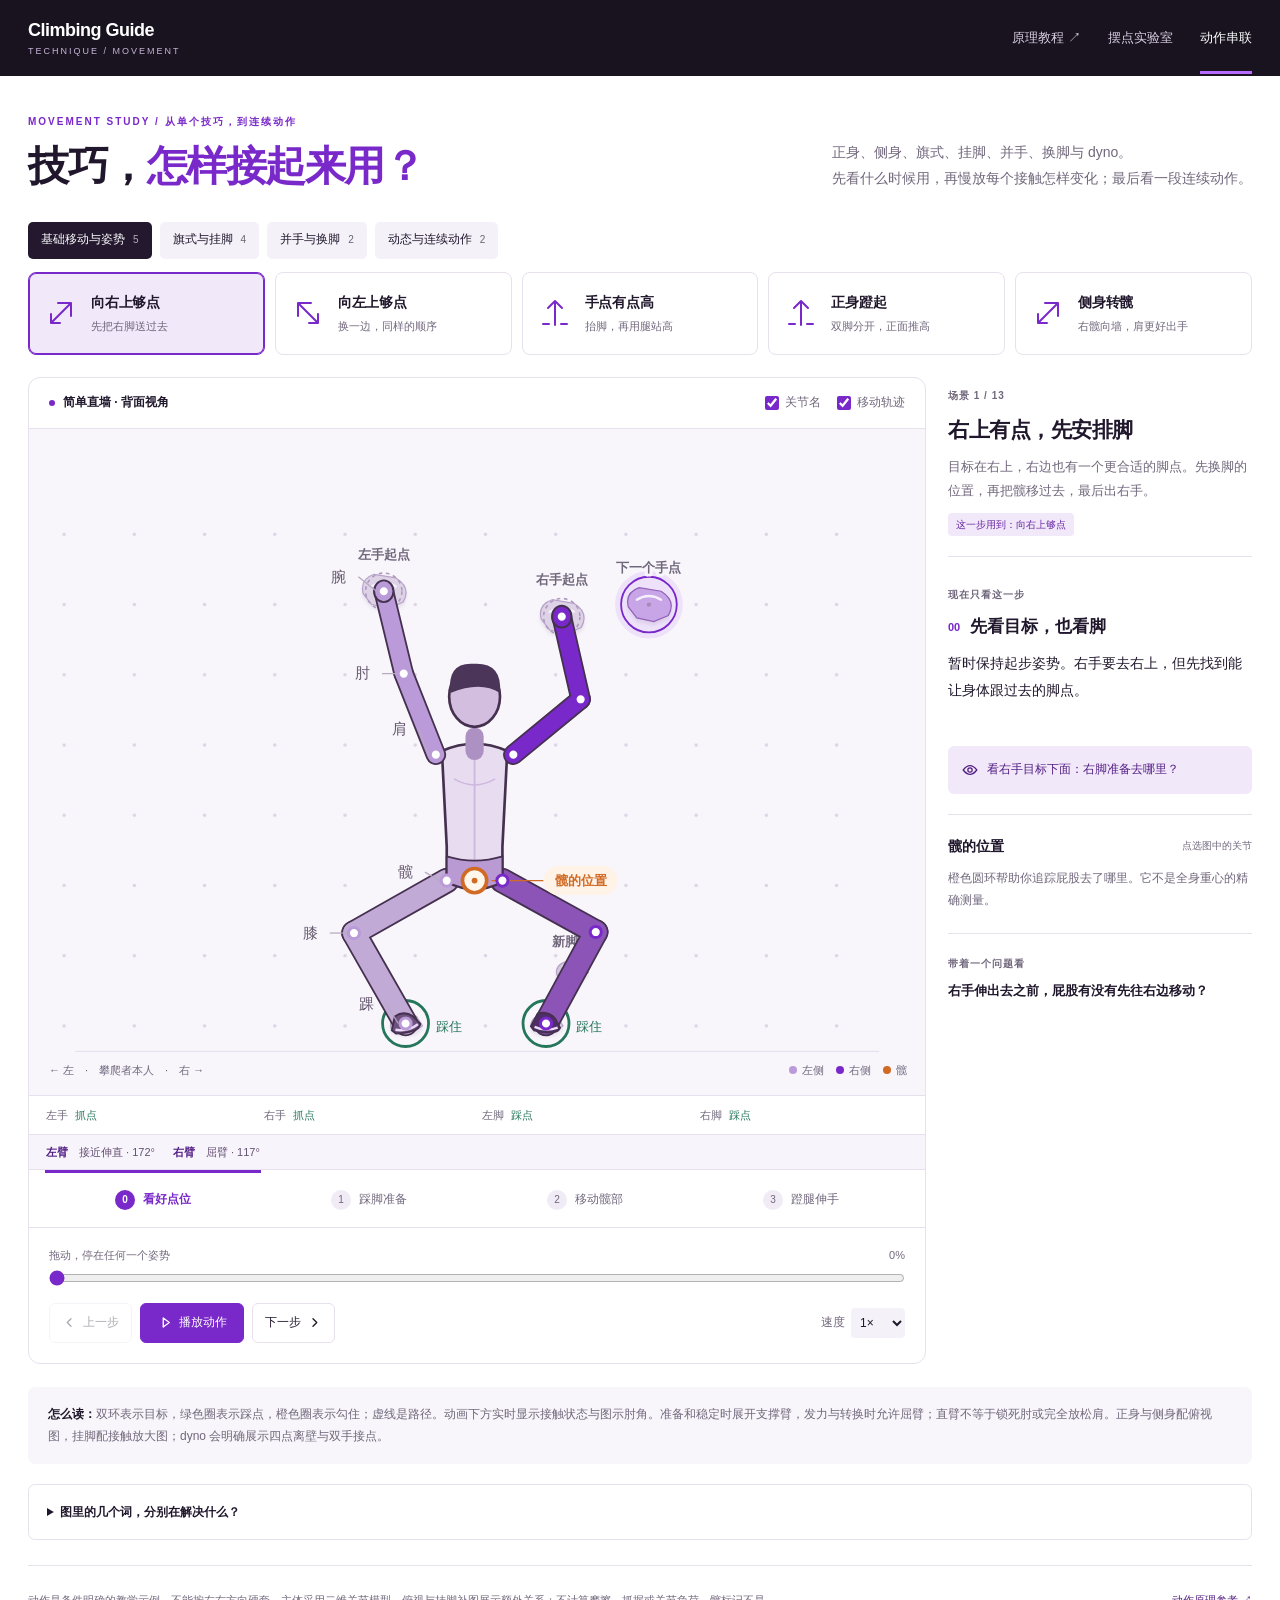
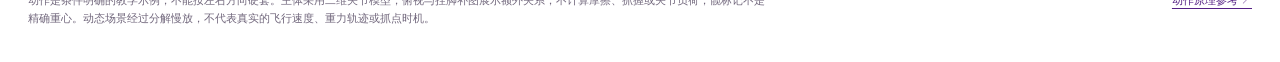
==== movement-lab.html @ d46c982e "Publish movement lab with 13 climbing sequences and straight-arm poses" ====
<!doctype html>
<html lang="zh-CN">
<head>
<meta charset="utf-8">
<meta name="viewport" content="width=device-width,initial-scale=1">
<meta name="theme-color" content="#7928ca">
<meta name="description" content="用十三个 SVG 关节动画场景，看懂正身、侧身、旗式、挂脚、并手、换脚和 dyno 怎样串联。可暂停、分步与慢放。">
<title>动作串联 · Climbing Guide</title>
<style>
:root{--ink:#20172c;--muted:#71677c;--purple:#7928ca;--deep:#542084;--pale:#f1e8fa;--line:#e7e0ed;--wall:#f8f6fb;--left:#ba9ad8;--right:#7928ca;--hip:#d16a24;--foot:#26765b;--paper:#fff}
*{box-sizing:border-box}body{margin:0;background:#fff;color:var(--ink);font-family:-apple-system,BlinkMacSystemFont,"PingFang SC","Microsoft YaHei",sans-serif;line-height:1.65}button,input,select{font:inherit}button,a,input,select{-webkit-tap-highlight-color:transparent}button{cursor:pointer}button:disabled{cursor:default;opacity:.36}a{color:var(--deep);text-underline-offset:4px}button:focus-visible,a:focus-visible,input:focus-visible,select:focus-visible{outline:3px solid #b77ae9;outline-offset:4px}button{color:inherit}button svg{pointer-events:none}::selection{background:#dec5f3}h1,h2,h3,p{margin:0}.topbar{height:76px;background:#18131f;color:#fff;display:flex;align-items:center;justify-content:space-between;padding:0 max(28px,calc((100vw - 1280px)/2));gap:20px}.brand{color:#fff;text-decoration:none;font-size:18px;font-weight:800;line-height:1.25;letter-spacing:-.5px}.brand small{display:block;font-size:9px;font-weight:500;letter-spacing:2px;color:#c8b6d9;margin-top:5px}.toplinks{display:flex;gap:27px;align-items:center;font-size:13px}.toplinks a{color:#d9cfe3;text-decoration:none}.toplinks a[aria-current]{color:#fff;position:relative}.toplinks a[aria-current]:after{content:"";position:absolute;height:3px;bottom:-25px;left:0;right:0;background:#b76aff}
main{max-width:1336px;margin:auto;padding:38px 28px 0}.intro{display:flex;align-items:flex-end;justify-content:space-between;gap:32px;margin-bottom:28px}.eyebrow{font-size:10px;color:var(--purple);font-weight:750;letter-spacing:2px;margin-bottom:8px}.intro h1{font-size:clamp(27px,3.2vw,42px);line-height:1.35;font-weight:800;letter-spacing:-1.5px}.intro h1 em{font-style:normal;color:var(--purple)}.intro p{color:var(--muted);font-size:14px;line-height:1.8;max-width:390px;margin-bottom:3px}.scene-picker{display:grid;grid-template-columns:repeat(5,minmax(0,1fr));gap:10px;margin-bottom:22px}.scene-button{display:flex;align-items:center;text-align:left;gap:13px;background:#fff;border:1px solid var(--line);padding:16px 15px;border-radius:8px;min-height:83px;transition:background .15s,border-color .15s}.scene-button:hover{background:#faf7fd;border-color:#b898d3}.scene-button[aria-pressed=true]{background:var(--pale);border-color:var(--purple);box-shadow:inset 0 0 0 1px var(--purple)}.scene-icon{width:34px;height:34px;flex:none;stroke:var(--purple);fill:none;stroke-width:2;stroke-linecap:round;stroke-linejoin:round}.scene-button strong{display:block;font-size:14px;letter-spacing:-.25px}.scene-button small{display:block;font-size:11px;color:var(--muted);margin-top:3px}.workspace{display:grid;grid-template-columns:minmax(0,1fr) 304px;gap:22px;align-items:start}.viewer{min-width:0;border:1px solid var(--line);border-radius:12px;overflow:hidden;background:#fff}.view-toolbar{display:flex;align-items:center;justify-content:space-between;padding:15px 20px;border-bottom:1px solid var(--line);gap:16px;font-size:12px;flex-wrap:wrap}.view-label{font-weight:650;display:flex;align-items:center;gap:8px}.view-label:before{content:"";width:6px;height:6px;border-radius:50%;background:var(--purple)}.toggles{display:flex;gap:16px;align-items:center;color:var(--muted)}.toggles label{display:flex;gap:6px;align-items:center;cursor:pointer}.toggles input{accent-color:var(--purple);width:14px;height:14px;margin:0}.stage{background:var(--wall);position:relative}.stage>svg{display:block;width:100%;height:auto;aspect-ratio:740/550;touch-action:pan-y}.stage svg text{font-family:-apple-system,BlinkMacSystemFont,"PingFang SC","Microsoft YaHei",sans-serif}.stage svg .joint{cursor:pointer;outline:none}.stage svg .joint:hover .joint-hit,.stage svg .joint:focus-visible .joint-hit{fill:#d2a8f4;fill-opacity:.35;stroke:#7928ca;stroke-width:2}.orientation{position:absolute;left:20px;bottom:15px;color:#746980;font-size:11px;pointer-events:none}.legend{position:absolute;right:18px;bottom:15px;display:flex;align-items:center;gap:12px;font-size:11px;color:#746980;pointer-events:none}.legend span{display:flex;align-items:center;gap:5px}.legend i{width:8px;height:8px;border-radius:50%;background:var(--left)}.legend .right-key{background:var(--right)}.legend .hip-key{background:var(--hip)}.phase-nav{display:grid;grid-template-columns:repeat(4,1fr);border-top:1px solid var(--line);padding:0 16px}.phase-button{border:0;border-top:3px solid transparent;background:#fff;position:relative;display:flex;align-items:center;justify-content:center;gap:8px;min-height:57px;font-size:13px;padding:8px 5px;color:var(--muted)}.phase-button[aria-current=step]{border-top-color:var(--purple);color:var(--purple);font-weight:700}.phase-button .phase-dot{font-size:10px;font-variant-numeric:tabular-nums;display:grid;place-items:center;width:20px;height:20px;border-radius:50%;background:#f0ebf5}.phase-button[aria-current=step] .phase-dot{color:#fff;background:var(--purple)}.playback{padding:18px 20px 20px;border-top:1px solid var(--line)}.scrub-head{display:flex;justify-content:space-between;font-size:11px;color:var(--muted);margin-bottom:3px}.scrub-head output{font-variant-numeric:tabular-nums}.scrub{display:block;width:100%;height:22px;margin:0 0 14px;accent-color:var(--purple);cursor:pointer}.control-row{display:flex;justify-content:space-between;align-items:center;gap:10px}.transport{display:flex;gap:8px}.control{border:1px solid var(--line);background:#fff;border-radius:6px;min-height:40px;display:flex;align-items:center;justify-content:center;gap:6px;padding:8px 12px;font-size:12px;white-space:nowrap}.control:hover{background:var(--pale)}.control.primary{background:var(--purple);color:#fff;border-color:var(--purple);min-width:104px}.control.primary:hover{background:var(--deep)}.control svg{width:15px;height:15px;fill:none;stroke:currentColor;stroke-width:1.8;stroke-linecap:round;stroke-linejoin:round}.speed{display:flex;gap:6px;align-items:center;color:var(--muted);font-size:12px}.speed select{border:0;background:#f5f1f9;border-radius:4px;padding:7px 5px;color:var(--ink);font-size:12px;cursor:pointer}.coach{min-width:0}.scene-brief{padding:4px 0 20px;border-bottom:1px solid var(--line)}.section-tag{font-size:10px;color:var(--muted);letter-spacing:1px;font-weight:650}.scene-brief h2{font-size:21px;line-height:1.45;margin:8px 0 9px;letter-spacing:-.5px}.scene-brief p{font-size:13px;color:var(--muted);line-height:1.85}.focus-panel{padding:23px 0 20px;border-bottom:1px solid var(--line)}.step-title{display:flex;align-items:center;gap:8px;font-size:17px;line-height:1.5;margin:8px 0 10px}.step-number{font-size:11px;font-variant-numeric:tabular-nums;font-weight:600;color:var(--purple);padding-right:2px}.step-copy{font-size:14px;line-height:1.9;min-height:80px}.watch-cue{margin-top:16px;display:flex;gap:9px;align-items:flex-start;background:var(--pale);padding:13px 14px;border-radius:6px;color:var(--deep);font-size:12px;line-height:1.8}.watch-cue svg{flex:none;margin-top:3px;width:16px;height:16px;stroke:currentColor;fill:none;stroke-width:1.6}.body-detail{padding:20px 0;border-bottom:1px solid var(--line)}.joint-heading{display:flex;justify-content:space-between;align-items:center;margin-bottom:9px}.joint-heading strong{font-size:14px;font-weight:650}.joint-heading span{color:var(--muted);font-size:10px}.joint-copy{font-size:12px;color:var(--muted);line-height:1.85;min-height:46px}.one-question{padding:20px 0 0;font-size:13px;line-height:1.9}.one-question .section-tag{display:block;margin-bottom:6px}.one-question b{font-weight:650}.reading-note{margin-top:23px;padding:17px 20px;background:#f8f6fa;border-radius:7px;color:var(--muted);font-size:12px;line-height:1.8}.reading-note strong{font-weight:650;color:var(--ink)}.bottom{display:flex;justify-content:space-between;align-items:flex-start;gap:24px;padding:25px 0 34px;margin-top:25px;border-top:1px solid var(--line);font-size:11px;color:var(--muted)}.bottom p{max-width:740px}.bottom a{white-space:nowrap}.noscript{padding:28px;background:#f1e8fa;margin-bottom:24px}.svg-desc{font-size:12px;fill:#71677c}.hold-text{font-size:11px;font-weight:600;fill:#71677c;paint-order:stroke;stroke:#f8f6fb;stroke-width:5;stroke-linejoin:round}.joint-label{font-size:12px;fill:#665970;paint-order:stroke;stroke:#f8f6fb;stroke-width:5;stroke-linejoin:round}.joint-label-line{stroke:#b6a9c1;stroke-width:1;fill:none}.joint-detail-tag{fill:#fff;stroke:#e1d4eb;stroke-width:1}.cue-text{font-size:12px;font-weight:650;fill:#542084}.support-text{font-size:11px;fill:#26765b}.motion-path{fill:none;stroke:#7928ca;stroke-width:2;stroke-dasharray:4 5;opacity:.55}
@media(min-width:1450px){main{padding-top:44px}.intro{margin-bottom:32px}}
@media(max-width:1100px){.workspace{grid-template-columns:minmax(0,1fr) 260px;gap:18px}.scene-button{padding:13px 10px;gap:8px}.scene-icon{width:27px}.scene-button strong{font-size:12px}.scene-button small{font-size:10px}.step-copy{font-size:13px}.legend{gap:7px;right:12px}.orientation{left:12px}.view-toolbar{padding:13px 15px}.toggles{gap:10px}}
@media(max-width:820px){.topbar{height:66px;padding:0 20px}.toplinks{gap:18px;font-size:12px}.toplinks a[aria-current]:after{bottom:-21px}.brand{font-size:16px}.brand small{font-size:8px;letter-spacing:1.3px}main{padding:28px 18px 0}.intro{display:block;margin-bottom:23px}.intro h1{font-size:32px}.intro p{margin-top:13px;max-width:none;font-size:13px}.scene-picker{display:flex;overflow-x:auto;gap:8px;padding:2px 1px 9px;margin-bottom:12px;scroll-snap-type:x proximity}.scene-button{min-width:174px;flex:none;scroll-snap-align:start;padding:12px 13px;min-height:70px}.scene-button strong{font-size:13px}.scene-button small{font-size:10px}.workspace{grid-template-columns:minmax(0,1fr)}.coach{display:grid;grid-template-columns:1fr 1fr;gap:0 25px}.scene-brief{grid-column:1/-1;padding:4px 0 17px}.scene-brief h2{font-size:20px;margin:4px 0 6px}.focus-panel{padding-top:17px}.step-copy{min-height:70px}.body-detail{padding-top:17px}.one-question{grid-column:1/-1;padding-top:16px}.reading-note{margin-top:18px}.bottom{margin-top:22px}.orientation,.legend{font-size:10px}.legend{gap:9px}.stage>svg{max-height:560px}.scene-brief p{max-width:630px}}
@media(max-width:480px){main{padding:23px 13px 0}.topbar{padding:0 15px}.toplinks{gap:16px}.toplinks a:first-child{display:none}.intro h1{font-size:28px;letter-spacing:-1px}.eyebrow{font-size:9px}.intro p{font-size:12px}.scene-picker{margin-right:-13px}.scene-button{min-width:165px}.view-toolbar{padding:12px;gap:10px;font-size:11px}.toggles{gap:10px;font-size:10px}.toggles input{width:12px;height:12px}.stage>svg{aspect-ratio:740/600}.legend{bottom:10px;right:10px;gap:6px;font-size:9px}.orientation{font-size:9px;left:10px;bottom:10px}.legend i{width:6px;height:6px}.phase-nav{padding:0 7px}.phase-button{font-size:11px;gap:5px;min-height:51px}.phase-button .phase-dot{width:17px;height:17px;font-size:9px}.playback{padding:13px 12px 15px}.control{padding:8px;min-height:40px;font-size:11px;gap:3px}.control.primary{min-width:88px}.transport{gap:6px}.speed{font-size:10px;gap:2px}.speed select{font-size:10px;padding:7px 2px}.coach{grid-template-columns:1fr}.focus-panel{padding-top:17px}.step-copy{min-height:0}.body-detail{padding-top:16px}.joint-copy{min-height:0}.one-question{padding-top:16px}.bottom{display:block;line-height:1.9}.bottom a{display:inline-block;margin-top:10px}.reading-note{padding:14px;font-size:11px}.scene-brief p{font-size:12px}.stage svg .joint-label{font-size:15px}.stage svg .hold-text,.stage svg .cue-text{font-size:14px}}
@media(prefers-reduced-motion:reduce){*{scroll-behavior:auto!important;transition:none!important}}
.category-picker{display:flex;gap:8px;flex-wrap:wrap;margin-bottom:13px}.category-button{border:0;background:#f5f1f9;padding:8px 13px;border-radius:5px;font-size:12px;display:flex;align-items:center;gap:8px;min-height:37px}.category-button small{font-size:10px;opacity:.65}.category-button[aria-pressed=true]{background:#24182f;color:#fff}.scene-button[hidden]{display:none}.scene-picker{grid-template-columns:repeat(5,minmax(0,1fr))}.phase-nav{display:flex;overflow-x:auto;position:relative}.phase-button{flex:1 0 100px;font-size:12px;white-space:nowrap}.contact-status{display:grid;grid-template-columns:repeat(4,minmax(0,1fr));border-top:1px solid var(--line);background:#fff;padding:10px 17px;gap:10px}.contact-chip{display:flex;gap:7px;align-items:center;font-size:11px;white-space:nowrap}.contact-chip b{font-weight:550;color:#71677c}.contact-chip span{color:#26765b}.contact-chip[data-state=free] span{color:#8b7d95}.contact-chip[data-state=heel] span,.contact-chip[data-state=toe] span{color:#a2531b}.tech-label{display:inline-block;font-size:10px;line-height:1.5;border-radius:4px;background:#f1e8fa;color:#6825a2;padding:4px 8px;margin-top:10px}.view-label{max-width:65%}.intro p{max-width:480px}.reading-note a{font-size:inherit}.tech-explainer{margin:20px 0 0;padding:16px 18px;border:1px solid var(--line);border-radius:7px;font-size:12px;line-height:1.85}.tech-explainer summary{cursor:pointer;font-size:12px;font-weight:650}.tech-explainer p{margin-top:10px;color:var(--muted)}
.inset-mobile{display:none}
.arm-status{display:flex;gap:18px;flex-wrap:wrap;padding:8px 17px;background:#f8f4fc;color:#655172;font-size:11px;border-top:1px solid var(--line)}.arm-status strong{color:#542084;font-weight:650}.arm-status span{white-space:nowrap}
@media(max-width:820px){.scene-picker{display:flex}.category-picker{gap:6px}.category-button{padding:7px 10px;font-size:11px}.view-label{max-width:none}.contact-status{padding:9px 13px}.contact-chip{font-size:10px;gap:5px}.phase-button{flex-basis:104px}}
@media(max-width:480px){.category-picker{gap:5px}.category-button{font-size:10px;padding:7px 8px;gap:5px;min-height:34px}.contact-status{padding:10px 10px;gap:5px;grid-template-columns:repeat(2,minmax(0,1fr))}.contact-chip{font-size:10px}.phase-button{font-size:11px}.view-toolbar{align-items:flex-start}.view-label{width:100%}.stage>svg{aspect-ratio:370/550;max-height:none}.intro p{font-size:12px}#inset{display:none}.inset-mobile:not([hidden]){display:flex;justify-content:center;padding:12px;background:#f8f6fb;border-top:1px solid var(--line)}}
</style>
</head>
<body>
<header class="topbar"><a class="brand" href="index.html">Climbing Guide<small>TECHNIQUE / MOVEMENT</small></a><nav class="toplinks" aria-label="页面导航"><a href="index.html">原理教程 ↗</a><a href="route-lab.html">摆点实验室</a><a href="movement-lab.html" aria-current="page">动作串联</a></nav></header>
<main>
<section class="intro"><div><div class="eyebrow">MOVEMENT STUDY / 从单个技巧，到连续动作</div><h1>技巧，<em>怎样接起来用？</em></h1></div><p>正身、侧身、旗式、挂脚、并手、换脚与 dyno。<br>先看什么时候用，再慢放每个接触怎样变化；最后看一段连续动作。</p></section>
<noscript><p class="noscript">请启用 JavaScript 以播放关节动画。本页不需要联网。</p></noscript>
<div id="categories" class="category-picker" role="group" aria-label="选择场景类别"></div>
<div id="scenes" class="scene-picker" role="group" aria-label="选择动作场景"></div>
<div class="workspace">
<section class="viewer" aria-label="攀岩动作动画">
<div class="view-toolbar"><span class="view-label" id="view-label">简单直墙 · 背面视角</span><div class="toggles"><label><input id="show-labels" type="checkbox" checked>关节名</label><label><input id="show-trail" type="checkbox" checked>移动轨迹</label></div></div>
<div class="stage" id="stage-wrap"><svg id="wall" viewBox="0 0 740 550" role="group" aria-labelledby="svg-title svg-desc"><title id="svg-title">踩脚、移髋、伸手的关节动画</title><desc id="svg-desc">背面看攀爬者，画面左边对应攀爬者左边。浅紫色为左侧肢体，深紫色为右侧；橙色圆环提示髋的位置。十二个关节可以点选。</desc><defs><pattern id="bolts" width="58" height="58" patternUnits="userSpaceOnUse"><circle cx="29" cy="29" r="1.4" fill="#dbd3e4"/></pattern><filter id="hold-shadow" x="-50%" y="-50%" width="200%" height="200%"><feDropShadow dx="0" dy="3" stdDeviation="1.5" flood-color="#8a709d" flood-opacity=".15"/></filter><marker id="arrow-purple" viewBox="0 0 10 10" refX="7" refY="5" markerWidth="5" markerHeight="5" orient="auto-start-reverse"><path d="M1 1 L8 5 L1 9" fill="none" stroke="#7928ca" stroke-width="1.6"/></marker><marker id="arrow-orange" viewBox="0 0 10 10" refX="7" refY="5" markerWidth="5" markerHeight="5" orient="auto-start-reverse"><path d="M1 1 L8 5 L1 9" fill="none" stroke="#d16a24" stroke-width="1.6"/></marker></defs><rect width="740" height="550" fill="#f8f6fb"/><rect x="25" y="32" width="690" height="490" rx="8" fill="url(#bolts)"/><path d="M38 514 H702" stroke="#e7e0ed" stroke-width="1"/><g id="holds"></g><g id="trails"></g><g id="contact-rings"></g><g id="person"></g><g id="annotations"></g><g id="joint-nodes"></g><g id="joint-labels"></g></svg><div class="orientation">← 左　·　攀爬者本人　·　右 →</div><div class="legend"><span><i></i>左侧</span><span><i class="right-key"></i>右侧</span><span><i class="hip-key"></i>髋</span></div></div>
<div id="inset-mobile" class="inset-mobile" hidden aria-label="补充视角"></div>
<div id="contact-status" class="contact-status" aria-label="当前手脚的接触状态"></div>
<div id="arm-status" class="arm-status" aria-label="当前手臂姿态"></div>
<div id="phases" class="phase-nav" role="group" aria-label="跳转动作阶段"></div>
<div class="playback"><label class="scrub-head" for="progress"><span>拖动，停在任何一个姿势</span><output id="progress-label" for="progress">0%</output></label><input class="scrub" id="progress" type="range" min="0" max="3000" step="1" value="0" aria-label="动作进度"><div class="control-row"><div class="transport"><button type="button" id="prev" class="control" aria-label="上一步"><svg viewBox="0 0 20 20"><path d="M12 5 L7 10 L12 15"/></svg>上一步</button><button type="button" id="play" class="control primary"><svg viewBox="0 0 20 20"><path d="M7 4 L15 10 L7 16 Z"/></svg><span>播放动作</span></button><button type="button" id="next" class="control" aria-label="下一步">下一步<svg viewBox="0 0 20 20"><path d="M8 5 L13 10 L8 15"/></svg></button></div><label class="speed" for="speed">速度<select id="speed"><option value="0.5">0.5×</option><option value="1" selected>1×</option><option value="1.5">1.5×</option></select></label></div></div>
</section>
<aside class="coach" aria-label="动作说明">
<div class="scene-brief"><span class="section-tag" id="scene-count"></span><h2 id="scene-title"></h2><p id="scene-description"></p><span class="tech-label" id="tech-label"></span></div>
<div class="focus-panel"><span class="section-tag">现在只看这一步</span><h3 class="step-title"><span id="step-number" class="step-number">00</span><span id="step-title"></span></h3><p id="step-copy" class="step-copy"></p><div class="watch-cue"><svg viewBox="0 0 20 20" aria-hidden="true"><path d="M1.5 10 Q10 -1 18.5 10 Q10 21 1.5 10Z"/><circle cx="10" cy="10" r="2.7"/></svg><span id="step-cue"></span></div></div>
<div class="body-detail"><div class="joint-heading"><strong id="joint-title">髋的位置</strong><span>点选图中的关节</span></div><p id="joint-copy" class="joint-copy">橙色圆环帮助你追踪屁股去了哪里。它不是全身重心的精确测量。</p></div>
<p class="one-question"><span class="section-tag">带着一个问题看</span><b id="scene-question"></b></p>
</aside>
</div>
<p class="reading-note"><strong>怎么读：</strong>双环表示目标，绿色圈表示踩点，橙色圈表示勾住；虚线是路径。动画下方实时显示接触状态与图示肘角。准备和稳定时展开支撑臂，发力与转换时允许屈臂；直臂不等于锁死肘或完全放松肩。正身与侧身配俯视图，挂脚配接触放大图；dyno 会明确展示四点离壁与双手接点。</p>
<details class="tech-explainer"><summary>图里的几个词，分别在解决什么？</summary><p><b>正身：</b>胸与髋大致正对墙，两腿可以参与推起。<b>侧身：</b>一侧髋转向墙，改变肩与目标的位置。<b>旗式：</b>自由腿调整身体分布，帮助处理失衡；它不一定要踩点。<b>脚跟勾 / 脚尖勾：</b>用脚跟或脚背前端与岩点形成拉的连接，和普通脚尖踩点不同。<b>并手：</b>两手先后占据同一大手点，重新安排下一只出手。<b>换脚：</b>一只脚接替另一只脚的位置。<b>Dyno：</b>借助蹬起和身体动量完成远距转移，本页展示四点离壁的一种。</p><p>动作说明参考：<a href="https://www.rei.com/learn/expert-advice/climbing-techniques.html" target="_blank" rel="noopener">REI 动作基础</a> · <a href="https://www.climbing.com/skills/how-to-heel-hook/" target="_blank" rel="noopener">脚跟勾教学</a> · <a href="https://www.climbing.com/skills/rock-climbing-technique-foot-toe-hooks-tips/" target="_blank" rel="noopener">脚尖勾教学</a>。动画为原创简化示意。</p></details>
<footer class="bottom"><p>动作是条件明确的教学示例，不能按左右方向硬套。主体采用二维关节模型，俯视与挂脚补图展示额外关系；不计算摩擦、抓握或关节负荷，髋标记不是精确重心。动态场景经过分解慢放，不代表真实的飞行速度、重力轨迹或抓点时机。</p><a href="https://www.rei.com/learn/expert-advice/climbing-techniques.html" target="_blank" rel="noopener">动作原理参考 ↗</a></footer>
</main>
<script>
(() => {
'use strict';
const $=id=>document.getElementById(id), svgNS='http://www.w3.org/2000/svg';
const C={left:'#ba9ad8',right:'#7928ca',outline:'#45314f',hip:'#d16a24',foot:'#26765b'};
const PHASES=['看好点位','踩脚准备','移动髋部','蹬腿伸手'];
const point=(x,y)=>[x,y], frame=(hip,lh,rh,lf,rf,free=[],meta={})=>({hip,lh,rh,lf,rf,free,...meta});
const A=point(293,134), B=point(440,155), L=point(311,491), R=point(427,491), R2=point(448,447), T=point(512,145);
const base=()=>frame([368,351],A,B,L,R);
const sceneRight={id:'right',name:'向右上够点',short:'先把右脚送过去',icon:'right',title:'右上有点，先安排脚',description:'目标在右上，右边也有一个更合适的脚点。先换脚的位置，再把髋移过去，最后出右手。',question:'右手伸出去之前，屁股有没有先往右边移动？',holds:[{p:A,t:'hand',label:'左手起点'},{p:B,t:'hand',label:'右手起点'},{p:L,t:'foot'},{p:R,t:'foot'},{p:R2,t:'foot',label:'新脚点'},{p:T,t:'target',label:'下一个手点'}],frames:[base(),frame([368,351],A,B,L,R2),frame([406,350],A,B,L,R2),frame([408,337],A,T,L,R2)],steps:[['先看目标，也看脚','暂时保持起步姿势。右手要去右上，但先找到能让身体跟过去的脚点。','看右手目标下面：右脚准备去哪里？'],['右脚先换到右侧','手先留在原点，右脚离开低脚点，落到右上方的新脚点。','只有右脚在换点，其他三个接触保留。'],['屁股先向右移','右脚放好以后，把髋往右移，让腿有更好的位置参与下一步。','看橙色圆环先移动，右手仍留在原点。'],['右腿推，右手再接点','右腿参与推起身体，右手才离开起点，去接右上的手点。','脚点保持固定，手沿弧线换点。']]};
function mirrorScene(s){
 const mp=p=>[740-p[0],p[1]];
 return {...s,id:'left',name:'向左上够点',short:'换一边，同样的顺序',icon:'left',title:'换到左边，顺序不变',description:'这组点位与第一个场景左右对称。先放好左脚，再把髋移向左边，最后出左手。',question:'把右换成左之后，你还能认出同一套动作顺序吗？',holds:s.holds.map(h=>({...h,p:mp(h.p),label:h.label?.replace(/左/g,'@').replace(/右/g,'左').replace(/@/g,'右')})),frames:s.frames.map(f=>frame(mp(f.hip),mp(f.rh),mp(f.lh),mp(f.rf),mp(f.lf),f.free.map(k=>({lh:'rh',rh:'lh',lf:'rf',rf:'lf'}[k])))),steps:s.steps.map(st=>st.map(t=>t.replace(/左/g,'@').replace(/右/g,'左').replace(/@/g,'右')))};
}
const scenes=[sceneRight,mirrorScene(sceneRight),
{id:'high',name:'手点有点高',short:'抬脚，再用腿站高',icon:'high',title:'先站高一点，再够上去',description:'目标主要在上方。先找到较高的脚点，再把身体移到能推起的位置；站起时，另一只脚可以离开低脚点。',question:'手还没抓到目标时，身体是怎样先升高的？',holds:[{p:[293,155],t:'hand',label:'左手起点'},{p:[445,165],t:'hand',label:'右手起点'},{p:[305,495],t:'foot'},{p:[430,495],t:'foot'},{p:[424,423],t:'foot',label:'较高脚点'},{p:[484,89],t:'target',label:'更高的手点'}],frames:[frame([370,360],[293,155],[445,165],[305,495],[430,495]),frame([370,360],[293,155],[445,165],[305,495],[424,423]),frame([401,350],[293,155],[445,165],[305,495],[424,423]),frame([405,277],[293,155],[484,89],[331,429],[424,423],['lf'])],steps:[['手点高，先找脚','先不急着向上拉。目标下方的高脚点，能改变身体接下来站起的位置。','比较右脚旧点和新点的高度。'],['把右脚抬上去','两只手留在原点，右脚抬到较高的脚点。腿先弯着，准备后续推起。','抬脚时，屁股暂时不跟着升高。'],['髋移向承重脚','把髋往右脚方向移，给右腿站起腾出位置。这一步还没有出手。','髋先横移，右手保持原处。'],['蹬腿站高，再接手点','右腿逐渐伸展，身体升高，同时右手接高点；左脚自然离开低点，避免被拖在下面。','右脚留在原点，髋往上走。']]},
{id:'balance',name:'只有一脚好踩',short:'让空着的腿帮忙',icon:'balance',title:'一只脚踩住，另一腿找平衡',description:'右脚有可用支撑，左脚没有合适的新点。左腿向左侧伸出，配合髋的位置调整，再尝试移动右手。',question:'不去踩点的左腿，也能帮助你保持身体位置吗？',holds:[{p:[300,148],t:'hand',label:'左手起点'},{p:[438,155],t:'hand',label:'右手起点'},{p:[327,479],t:'foot'},{p:[426,479],t:'foot',label:'右脚支撑'},{p:[504,133],t:'target',label:'下一个手点'}],frames:[frame([370,342],[300,148],[438,155],[327,479],[426,479]),frame([378,342],[300,148],[438,155],[278,444],[426,479],['lf']),frame([407,337],[300,148],[438,155],[278,444],[426,479],['lf']),frame([410,326],[300,148],[504,133],[278,444],[426,479],['lf'])],steps:[['先看哪些点能保留','右手准备移动时，左手和右脚会保留连接。左腿可以调整位置，不必勉强去找不存在的脚点。','认清右脚支撑，以及接下来要空出的右手。'],['右脚踩稳，左腿伸开','右脚留在点上，左脚离开旧点，左腿向左侧伸出。这里的自由脚不画成踩住岩点。','绿色圈只留在真正踩住的右脚。'],['髋调整，自由腿配合','髋往右脚附近移动，左腿留在左侧帮助调节身体分布。这是旗式的一种示意。','看左腿与髋的位置怎样一起变化。'],['保持腿的位置，再出手','右脚继续支撑，左腿保留平衡位置，右手去接目标。真实的开门转动发生在三维空间，本图只展示准备动作。','伸手时，左腿没有立刻收回来。']]},
{id:'swap',name:'先腾出一只脚',short:'换脚后，再向右移动',icon:'swap',title:'同样右上，这次先换脚',description:'中间是一个足够大的脚点。先把左脚换过去接替支撑，腾出右脚去踩右侧点，然后再移动身体。',question:'同样的右上手点，为什么这次要先多做一次换脚？',holds:[{p:A,t:'hand',label:'左手起点'},{p:B,t:'hand',label:'右手起点'},{p:[315,490],t:'foot'},{p:[393,476],t:'wide',label:'可换脚的大脚点'},{p:[454,442],t:'foot',label:'右侧脚点'},{p:T,t:'target',label:'下一个手点'}],frames:[frame([350,343],A,B,[315,490],[393,476]),frame([361,343],A,B,[387,476],[432,466],['rf']),frame([398,342],A,B,[387,476],[454,442]),frame([418,330],A,T,[387,476],[454,442])],steps:[['目标一样，脚下不同','右脚正占着中间的好脚点，左脚还在左边。为了让右脚能去右侧，先准备接替支撑。','这次先看脚，不急着套用第一个场景。'],['左脚接替，右脚腾出','在足够大的脚点上，左脚靠近并接替右脚的位置；右脚再离点。动画先并脚，再让右脚离开。','换脚时，先接替，再离开；不是两脚一起跳。'],['右脚去新点，髋再跟上','右脚先落到右侧点，随后髋再向右移；左脚保留在中间的大脚点上。','这一步仍然把脚的变化放在手之前。'],['脚下安排好，右手接点','两只脚的位置已经改变，再用腿配合身体移动，右手接上目标点。','右手目标没变，准备动作却与第一场景不同。']]}
];
// Each scene states its own support conditions. Extra views explain relationships
// that a drawing parallel to the wall cannot show by itself.
scenes[3].name='外旗';scenes[3].short='自由腿留在身体外侧';
scenes[4].name='换脚';scenes[4].short='一脚接替，再腾出另一脚';
scenes.push(
{id:'square',name:'正身蹬起',short:'双脚分开，正面推高',icon:'high',view:'背面投影 ＋ 俯视补图',inset:'top',title:'两脚分开，正身也能推进',description:'两侧都有合适的脚点，目标主要在上方。胸与髋大致正对墙，先站起，再移动右手；不必每一步都强行转髋。',question:'这一组点位，保持正身能否让两条腿一起参与？',phases:['看点位','踩稳两脚','正身站起','右手接点'],holds:[{p:[290,160],t:'hand',label:'左手'},{p:[446,160],t:'hand',label:'右手'},{p:[300,493],t:'foot'},{p:[440,493],t:'foot'},{p:[419,116],t:'target',label:'上方目标'}],frames:[frame([368,365],[290,160],[446,160],[300,493],[440,493]),frame([368,372],[290,160],[446,160],[300,493],[440,493]),frame([368,328],[290,160],[446,160],[300,493],[440,493],[],{longArm:0}),frame([368,328],[290,160],[419,116],[300,493],[440,493])],steps:[['两边有脚，可以正身','看两只脚是否都有可用支撑。这里选择正身，是点位允许的选择，不是所有线路的默认答案。','俯视图中，左右髋与墙的距离接近。'],['两脚留点，准备推起','脚尖不在点上滑动。髋保持较低，手臂自然展开，膝盖弯曲，准备腿的伸展。','两只脚都有绿色接触圈。'],['腿推身体，躯干保持正向','两腿逐渐伸展，髋上移，左右肩仍大致平行于墙面。手暂时不换点。','看髋升高，俯视图没有转成侧身。'],['身体就位后，右手接点','脚下继续支撑，右手接到新点，身体随之重新找到长臂的位置。这是正身推进后再稳定的一种用法。','正身也可以完成“腿先推、手后接”。']]},
{id:'turn',name:'侧身转髋',short:'右髋向墙，肩更好出手',icon:'right',view:'背面投影 ＋ 俯视补图',inset:'top',title:'向右出手，试着让右髋转近墙',description:'脚点允许身体转动时，可以让一侧髋靠近墙，改变肩的位置和出手方向。主体是沿墙投影，转动请同时看左上俯视图。',question:'右髋转近墙后，右肩和目标之间的关系改变了吗？',phases:['起步','右脚找位','转右髋','右手出手'],holds:[{p:A,t:'hand',label:'左手'},{p:B,t:'hand',label:'右手'},{p:[318,487],t:'foot'},{p:R,t:'foot'},{p:R2,t:'foot',label:'右脚新点'},{p:T,t:'target',label:'右上目标'}],frames:[frame([368,351],A,B,[318,487],R),frame([368,351],A,B,[318,487],R2),frame([400,343],A,B,[318,487],R2,[],{yaw:55}),frame([404,335],A,T,[318,487],R2,[],{yaw:55})],steps:[['身体先保持正身','先确认脚点是否允许转动，不急着用手把身体拽向目标。','俯视图里，两边髋离墙大致一样远。'],['右脚放到能转身的位置','右脚换到右侧点，手和左脚保持连接。脚法要配合整条腿的转动。','右脚移动，髋还没有明显转动。'],['右髋转近墙','身体移动并转动，让右髋更靠近墙。俯视小图显示墙外方向的变化；主体宽度只作投影提示。','看右侧深紫色髋点靠近俯视图中的墙。'],['保留侧身，右手出手','脚继续施压、躯干保留侧向位置，再让右手接点。侧身是否适合，仍取决于岩点受力方向。','转髋是在替出手做准备。']]},
{id:'backflag',name:'背旗',short:'自由腿从支撑腿后穿过',icon:'balance',view:'背面投影 · 虚线腿在后方',title:'同侧手脚支撑，用背旗调整位置',description:'左手与左脚保留连接，右手准备向右出。右腿从左腿后方穿过，帮助把身体安排到支撑附近；和外旗的走向不同。',question:'背旗中，右腿是向右打开，还是从左腿后穿向左边？',phases:['辨认支撑','右腿后穿','髋找位置','右手出手'],holds:[{p:[300,148],t:'hand',label:'左手支撑'},{p:[438,155],t:'hand'},{p:[345,479],t:'foot',label:'左脚支撑'},{p:[426,479],t:'foot'},{p:[481,145],t:'target',label:'右手目标'}],frames:[frame([370,342],[300,148],[438,155],[345,479],[426,479]),frame([365,342],[300,148],[438,155],[345,479],[285,445],['rf'],{backLeg:'rf'}),frame([353,337],[300,148],[438,155],[345,479],[285,445],['rf'],{backLeg:'rf'}),frame([353,337],[300,148],[481,145],[345,479],[285,445],['rf'],{backLeg:'rf'})],steps:[['左手和左脚保留连接','出右手之后，主要连接会落在左侧。先为身体可能转开的趋势做准备。','先认清左手与左脚，不把后穿腿当承重脚。'],['右腿从左腿后方穿过','右脚离点，右腿绕到左腿后方，脚向左侧伸。虚线和透明度表示这条腿在后面。','右腿经过身体中线，而不是向右外展。'],['髋重新找位置','后穿的右腿配合髋的位置变化，让身体更适合下一次出手。真实平衡还包含墙外方向。','看髋往左侧支撑附近移动。'],['保留背旗，再移动右手','右腿保持后穿位置，右手接目标；抓稳后再为下一步重新安排脚。','出手时自由腿没有立即甩回右侧。']]},
{id:'heel',name:'脚跟勾',short:'把腿当作拉的连接',icon:'hook',view:'沿墙投影 ＋ 脚跟接触放大',inset:'heel',title:'左侧有凸点，用脚跟勾住再移动',description:'左侧凸点提供脚跟接触面。抬起左脚，脚跟放到点上并主动拉住，让髋靠近左侧，再出左手；它不是普通的脚尖踩点。',question:'脚跟放上去以后，髋有没有顺着这条拉的连接靠过去？',phases:['找可勾的点','放好脚跟','主动勾拉','左手出手'],holds:[{p:A,t:'hand',label:'左手'},{p:B,t:'hand',label:'右手'},{p:L,t:'foot'},{p:[420,468],t:'foot'},{p:[260,350],t:'heel',label:'脚跟接触面'},{p:[235,125],t:'target',label:'左手目标'}],frames:[frame([368,351],A,B,L,[420,468]),frame([368,351],A,B,[260,350],[420,468],[],{hooks:{lf:'heel'}}),frame([335,341],A,B,[260,350],[420,468],[],{hooks:{lf:'heel'}}),frame([325,329],[235,125],B,[260,350],[420,468],[],{hooks:{lf:'heel'}})],steps:[['先找脚跟能接触的位置','目标在左边，左侧凸点可能提供勾脚的机会。先看接触面，再抬腿。','左上放大图标出脚跟接触面。'],['把左脚跟放好','左脚从低点移到侧面的凸点，接触位置换成脚跟。这个放置需要准确，不能只把脚甩上去。','橙色接触圈与普通绿色踩点圈不同。'],['腿主动拉，髋靠过去','脚跟保持连接，腿主动参与，把髋移向左侧。手和右脚仍保留各自支撑。','脚跟不是被动挂着，髋的位置在改变。'],['保留勾脚，左手接点','脚跟勾住的连接还在，左手才离开原点向左接点。下一步是否解除勾脚，需要重新安排支撑。','勾脚在出手过程中持续保留。']]},
{id:'toe',name:'脚尖勾',short:'用鞋面前端勾住下缘',icon:'hook',view:'沿墙投影 ＋ 岩点下缘放大',inset:'toe',title:'勾住岩点下缘，保留身体张力',description:'在有合适下缘的点或体积上，用脚背靠近脚尖的胶面勾住。左脚形成拉的连接，配合右脚踩点，让右手有机会移动。',question:'鞋底踩在点上，和脚背勾住下缘，接触位置一样吗？',phases:['看下缘','放入脚尖','保持勾拉','右手接点'],holds:[{p:A,t:'hand',label:'左手'},{p:B,t:'hand',label:'右手'},{p:L,t:'foot'},{p:[420,468],t:'foot'},{p:[270,335],t:'toe',label:'可勾的下缘'},{p:T,t:'target',label:'右手目标'}],frames:[frame([368,351],A,B,L,[420,468]),frame([368,351],A,B,[270,335],[420,468],[],{hooks:{lf:'toe'}}),frame([375,335],A,B,[270,335],[420,468],[],{hooks:{lf:'toe'}}),frame([389,323],A,T,[270,335],[420,468],[],{hooks:{lf:'toe'}})],steps:[['先确认有能勾住的下缘','脚尖勾需要合适的形状。这里画的是沿墙投影，左上放大图补充鞋面与岩点下缘的接触。','普通踩点是鞋底接触，这次是鞋面前端。'],['脚背前端放进下缘','左脚离开低点，用鞋面前端的胶面接触下缘，并准备形成勾拉。','看放大图中脚尖上方的接触。'],['保持勾拉和身体张力','勾住后主动保持连接，配合右脚踩点和左手抓点。它可以帮助处理身体转开或脚要甩出的趋势。','左脚保持勾住，不改成向下踩。'],['保留脚尖勾，右手换点','左脚勾拉持续保留，再移动右手。不要把脚尖勾理解成一放上去就可以完全放松。','右手离点时，勾脚的橙色圈仍然存在。']]},
{id:'match',name:'并手',short:'两手接到同一个大点',icon:'match',title:'先并手，再换一只手继续出',description:'右边的大手点有足够位置容纳两手。左手跟到右手所在点，再让右手继续往右出；并手是在重新分配下一次出手。',question:'左手并过来以后，哪一只手被腾出来继续走？',phases:['读点位','安排脚','身体靠近','左手并入','右手再出'],holds:[{p:[300,145],t:'hand',label:'左手起点'},{p:[440,155],t:'handwide',label:'可并手的大点'},{p:[318,480],t:'foot'},{p:R,t:'foot'},{p:R2,t:'foot'},{p:[514,128],t:'target',label:'后续右手目标'}],frames:[frame([368,351],[300,145],[449,155],[318,480],R),frame([368,351],[300,145],[449,155],[318,480],R2),frame([400,342],[300,145],[449,155],[318,480],R2),frame([400,342],[431,155],[449,155],[318,480],R2),frame([418,333],[431,155],[514,128],[318,480],R2)],steps:[['下一步需要重新安排手','目标继续往右，但右手已经占着中间的大点。先看这个点是否有两只手的位置。','大手点上预留了两个接触位置。'],['脚先放到适合并手的位置','右脚先换到右侧，给身体靠近大手点做准备。','右手保留抓点，左手还没并过来。'],['髋移近，再让左手跟过去','先把身体移到更适合左手过来的位置，避免单纯用手臂横拉。','身体先靠过去，左手仍在旧点。'],['左手并到同一个点','左手到大点的另一侧，右手保留自己的位置。两手同时在同一个岩点上，接触位置没有重叠。','看两个腕点同时落在同一大点上。'],['左手接替，右手继续走','左手保留大点，右手腾出来继续向右接目标。并手不是终点，而是下一次出手的准备。','这次换点的是右手。']]},
{id:'dyno',name:'Dyno 动态跳',short:'展开、蹬起、腾空、接点',icon:'dyno',view:'动态分解 · 非真实飞行速度',inset:'dyno',title:'长臂准备，发力后腾空接点',description:'双手 dyno 的手臂姿态会改变：下沉准备时展开，蹬起时屈曲配合，远点接点时伸长，再经过屈臂缓冲回到长臂。肩始终保持主动控制。',question:'准备、接点和恢复时，手臂与发力过程有什么不同？',phases:['预备','展开手臂','蹬起','腾空','长臂接点','屈臂缓冲','恢复长臂'],holds:[{p:[320,110],t:'hand',label:'左手起点'},{p:[420,110],t:'hand',label:'右手起点'},{p:[320,480],t:'foot'},{p:[420,480],t:'foot'},{p:[410,50],t:'handwide',target:true,label:'双手目标'}],frames:[frame([370,340],[320,110],[420,110],[320,480],[420,480],[],{longArm:0}),frame([370,354.5],[320,110],[420,110],[320,480],[420,480],[],{longArm:0}),frame([370,325],[320,110],[420,110],[320,480],[420,480],[],{longArm:0}),frame([400,310],[366,86],[438,83],[345,450],[435,450],['lh','rh','lf','rf'],{longArm:0}),frame([410,293.5],[402,50],[418,50],[350,433],[445,433],['lf','rf'],{longArm:0}),frame([410,277],[402,50],[418,50],[350,410],[445,410],['lf','rf'],{longArm:0}),frame([410,293.5],[402,50],[418,50],[350,435],[445,435],['lf','rf'],{longArm:0})],steps:[['准备好起跳位置','手脚保留四个接触，双膝弯曲。接下来先把手臂展开，再借腿髋与手臂的配合发力。','先观察肘的位置，不把整个 dyno 都画成一个屈臂姿势。'],['身体下沉，手臂展开','髋稍微下沉，肩远离手点，两臂接近伸直；手脚仍固定在原点。肩保持主动，不是完全松掉悬挂。','两条手臂明显变长，肘接近伸直。'],['腿髋发力，手臂配合','身体向上推进时，肩靠近旧手点，肘会自然弯曲。随后释放旧接触，进入腾空。','发力阶段允许屈臂，不必全程保持同一个肘角。'],['释放旧点，向目标伸手','旧的四个接触已释放。手臂继续向目标展开；慢放表示动作顺序，不是真实的飞行时间。','四项接触都变成离点，手继续向上伸。'],['长臂接住远处的大点','双手在目标上重新建立连接，肘接近伸直，肩保持控制；双脚仍在空中。','接点姿势与前面的屈臂发力明显不同。'],['身体继续运动，肘屈曲','抓住点后，身体仍有向上的运动，肘随肩的位置屈曲。这是一个缓冲姿态，不是一直锁臂硬拉。','手不滑动，肩靠近手点，肘随之弯曲。'],['稳定后，重新展开手臂','双手留在目标上，身体回到较低位置，两臂重新展开。下一次移动前，再安排脚和身体的位置。','最后停在长臂姿势，肩部仍保持主动。']]},
{id:'combo',name:'连续动作串联',short:'换脚 → 外旗 → 并手 → 出手',icon:'combo',title:'一段动作里，技巧按需要接上',description:'同一组连续点位：先换脚让右脚去右侧，再用外旗辅助左手并到大点，最后继续出右手。每个技巧都在为下一次移动服务。',question:'如果跳过中间的换脚或外旗，后面的并手会少掉什么准备？',phases:['读线','换脚','右脚踩点','外旗','移髋','并手','再出手'],holds:[{p:[300,145],t:'hand',label:'左手起点'},{p:[440,155],t:'handwide',label:'中途并手大点'},{p:[315,490],t:'foot'},{p:[393,476],t:'wide',label:'换脚位置'},{p:[454,442],t:'foot',label:'右脚新点'},{p:[514,128],t:'target',label:'后续目标'}],frames:[frame([350,343],[300,145],[449,155],[315,490],[393,476]),frame([361,343],[300,145],[449,155],[387,476],[432,466],['rf']),frame([390,343],[300,145],[449,155],[387,476],[454,442]),frame([398,337],[300,145],[449,155],[278,444],[454,442],['lf']),frame([406,335],[300,145],[449,155],[278,444],[454,442],['lf']),frame([406,335],[431,155],[449,155],[278,444],[454,442],['lf']),frame([416,330],[431,155],[514,128],[278,444],[454,442],['lf'])],steps:[['读线：后面要向右继续','先看中途的大手点和右侧脚点。目标是给左手并入创造条件，再腾出右手。','先看一整段，不把每个技巧拆成互不相关的动作。','读线'],['换脚：先腾出右脚','左脚到大脚点上接替支撑，右脚随后离开。这个换脚只负责为右脚下一次移动让位。','左脚先到位，右脚后离开。','换脚'],['右脚去右边的新点','右脚落到右侧点，髋随后向右移动；两只手先保持原处。','换脚的结果，是右脚终于能放到这里。','换脚 → 移动'],['外旗：左腿从脚点离开','右脚保留支撑，左腿向左侧伸出，为身体下一次移动调整分布。','左腿此时不承重，但仍在参与动作安排。','外旗'],['髋先移，为左手腾出位置','保留右脚和左腿的位置，髋再向右移动一点，准备让左手到大点。','手还没动，准备动作已经完成。','外旗 ＋ 移髋'],['并手：左手到大点','左手跟到右手所在的大点，两手各占一个位置。自由腿没有突然收回。','外旗保留，同时完成并手。','外旗 ＋ 并手'],['再出手：右手继续去目标','左手保留大点，右脚继续支撑，左腿辅助平衡，右手再接后续目标。','换脚、外旗、并手，最终都接到了这次出手上。','并手 → 右手出手']]}
);
const groups=[{id:'foundation',name:'基础移动与姿势'},{id:'balance',name:'旗式与挂脚'},{id:'contact',name:'并手与换脚'},{id:'dynamic',name:'动态与连续动作'}];
for(const s of scenes){s.group=['balance','backflag','heel','toe'].includes(s.id)?'balance':['swap','match'].includes(s.id)?'contact':['dyno','combo'].includes(s.id)?'dynamic':'foundation';s.phases=s.phases||PHASES;}
const jointInfo={
 shoulder:['肩','肩连接躯干和上臂。观察身体移动后，肩离下一个手点的距离怎样变化。'],
 elbow:['肘','准备与稳定阶段，让支撑臂自然展开；站起、并手和动态发力时可以屈臂。直臂不等于锁死肘或完全放松肩膀。'],
 wrist:['腕','腕这里代表手与岩点的连接位置。换手点之前，它应留在原处。'],
 hip:['髋','髋连接躯干和大腿。移动屁股，可以改变腿和上身参与动作的位置。'],
 knee:['膝','膝随髋和脚的位置弯曲、伸展。图中弯曲方向是二维示意，不是需要照抄的关节角度。'],
 ankle:['踝','踝这里代表脚的位置。踩住时固定，换脚点时才沿路径移动。'],
 pelvis:['髋的位置','橙色圆环帮助你追踪屁股去了哪里。它不是全身重心的精确测量。']
};
let selected=0,q=0,playing=false,raf=0,lastTime=0,speed=1,labels=true,trails=true,activeJoint='pelvis',lastStage=-1,activeGroup='foundation';
const reduced=window.matchMedia('(prefers-reduced-motion: reduce)').matches;
const clamp=(x,a,b)=>Math.max(a,Math.min(b,x)), mix=(a,b,t)=>a+(b-a)*t, smooth=t=>t*t*(3-2*t), dist=(a,b)=>Math.hypot(a[0]-b[0],a[1]-b[1]), lerp=(a,b,t)=>[mix(a[0],b[0],t),mix(a[1],b[1],t)];
const fmt=v=>Number(v.toFixed(2)), pt=p=>`${fmt(p[0])} ${fmt(p[1])}`;
const lastFrame=()=>scenes[selected].frames.length-1;
function icon(type){const lines={right:'M7 27 L27 7 M14 7 H27 V20 M7 18 V27 H16',left:'M27 27 L7 7 M7 20 V7 H20 M18 27 H27 V18',high:'M17 29 V5 M10 12 L17 5 L24 12 M5 28 H11 M23 28 H29',balance:'M17 6 V18 M9 12 H25 M17 18 L7 29 M17 18 L27 27',swap:'M5 12 H28 L23 7 M28 22 H5 L10 27 M8 9 L5 12 L8 15 M25 19 L28 22 L25 25',hook:'M8 5 V21 Q8 29 17 29 Q25 29 25 20 V16 M20 21 L25 16 L30 21',match:'M5 8 L15 19 M29 8 L19 19 M8 25 H26 M12 29 H22',dyno:'M6 28 Q15 -7 28 8 M21 7 L28 8 L29 15 M5 29 H11',combo:'M3 23 L11 13 L19 21 L31 7 M24 7 H31 V14'};return `<svg class="scene-icon" viewBox="0 0 34 34" aria-hidden="true"><path d="${lines[type]}"/></svg>`;}
$('categories').innerHTML=groups.map(g=>`<button type="button" class="category-button" data-category="${g.id}" aria-pressed="${g.id===activeGroup}">${g.name}<small>${scenes.filter(s=>s.group===g.id).length}</small></button>`).join('');
$('scenes').innerHTML=scenes.map((s,i)=>`<button type="button" class="scene-button" data-scene="${i}" aria-pressed="${i===0}">${icon(s.icon)}<span><strong>${s.name}</strong><small>${s.short}</small></span></button>`).join('');
function arc(a,b,t,lift=22){const p=lerp(a,b,t);p[1]-=Math.sin(Math.PI*t)*lift;return p;}
// Keep the handholds and segment lengths fixed. Lower the trunk until a hand
// reaches a naturally long arm (~172°), respecting the other three reach limits.
// Recompute on every animation frame, so support motion follows a circle rather
// than the chord between straight-arm keyframes. Explicit power phases opt out.
const LONG_ARM_REACH=Math.sqrt(72*72+70*70-2*72*70*Math.cos(172*Math.PI/180));
function settleArms(p,amount){
 if(amount<=0)return p;
 const x=p.hip[0],scale=Math.cos((p.yaw||0)*Math.PI/180);
 const limits=[['lh',-32*scale,104,LONG_ARM_REACH],['rh',32*scale,104,LONG_ARM_REACH],['lf',-23*scale,0,174],['rf',23*scale,0,174]];
 let bottom=Infinity;
 for(const [key,offset,rise,radius] of limits){const dx=x+offset-p[key][0];if(Math.abs(dx)>=radius)return p;bottom=Math.min(bottom,p[key][1]+rise+Math.sqrt(radius*radius-dx*dx));}
 p.hip[1]=mix(p.hip[1],bottom,amount);
 return p;
}
function poseAt(scene,progress){
 const end=scene.frames.length-1,i=Math.min(end-1,Math.floor(clamp(progress,0,end))),raw=progress>=end?1:progress-i;
 const t=reduced?(raw<.5?0:1):smooth(clamp((raw-.1)/.8,0,1));
 const a=scene.frames[i],b=scene.frames[i+1],p={hip:lerp(a.hip,b.hip,t),free:[],hooks:{},yaw:mix(a.yaw||0,b.yaw||0,t),backLeg:(t>.02?b.backLeg:a.backLeg)};
 for(const k of ['lh','rh','lf','rf']){
   let u=t;
   // On the large-foot-hold swap, the new foot arrives before the old foot leaves.
   if(['swap','combo'].includes(scene.id)&&i===0)u=k==='lf'?smooth(clamp(raw/.5,0,1)):k==='rf'?smooth(clamp((raw-.55)/.35,0,1)):t;
   // In the next phase, the right foot lands before the pelvis follows it.
   if(['swap','combo'].includes(scene.id)&&i===1){u=k==='rf'?smooth(clamp(raw/.5,0,1)):t;p.hip=lerp(a.hip,b.hip,reduced?(raw<.5?0:1):smooth(clamp((raw-.5)/.4,0,1)));}
   if(reduced)u=raw<.5?0:1;
   p[k]=dist(a[k],b[k])<.1?a[k].slice():arc(a[k],b[k],u,scene.id==='dyno'?0:k[1]==='f'?23:13);
   const floating=u>1e-6&&u<1-1e-6&&dist(a[k],b[k])>.1;
   const retainedFree=(u>=.98?b.free:a.free).includes(k);
   if(floating||retainedFree)p.free.push(k);
   const hook=(u>=.98?b.hooks:a.hooks)?.[k];if(hook&&!p.free.includes(k))p.hooks[k]=hook;
 }
 return settleArms(p,mix(a.longArm??1,b.longArm??1,t));
}
// Fixed upper/lower segment lengths, solved at every frame instead of tweening elbows/knees.
function solveJoint(root,end,l1,l2,sign){
 const d0=dist(root,end),d=clamp(d0,.001,l1+l2-.001),vx=(end[0]-root[0])/(d0||1),vy=(end[1]-root[1])/(d0||1);
 const a=(l1*l1-l2*l2+d*d)/(2*d),h=Math.sqrt(Math.max(0,l1*l1-a*a));
 return [root[0]+a*vx-sign*h*vy,root[1]+a*vy+sign*h*vx];
}
function geometry(p){
 const [x,y]=p.hip,scale=Math.cos((p.yaw||0)*Math.PI/180),ls=[x-32*scale,y-104],rs=[x+32*scale,y-104],lh=[x-23*scale,y],rh=[x+23*scale,y];
 const le=solveJoint(ls,p.lh,72,70,-1),re=solveJoint(rs,p.rh,72,70,1),lk=solveJoint(lh,p.lf,88,86,1),rk=solveJoint(rh,p.rf,88,86,-1);
 return {ls,rs,lh,rh,le,re,lk,rk,head:[x,y-152],neck:[x,y-119],pelvis:p.hip,joints:{'l-shoulder':ls,'r-shoulder':rs,'l-elbow':le,'r-elbow':re,'l-wrist':p.lh,'r-wrist':p.rh,'l-hip':lh,'r-hip':rh,'l-knee':lk,'r-knee':rk,'l-ankle':p.lf,'r-ankle':p.rf,pelvis:p.hip}};
}
function elbowAngle(shoulder,elbow,wrist){const a=dist(shoulder,elbow),b=dist(elbow,wrist),c=dist(shoulder,wrist);return Math.acos(clamp((a*a+b*b-c*c)/(2*a*b),-1,1))*180/Math.PI;}
function updateArmStatus(p,g){
 const angles=[elbowAngle(g.ls,g.le,p.lh),elbowAngle(g.rs,g.re,p.rh)];
 $('arm-status').innerHTML=angles.map((angle,i)=>`<span><strong>${i?'右臂':'左臂'}</strong>　${angle>=165?'接近伸直':'屈臂'} · ${Math.round(angle)}°</span>`).join('');
 if(activeJoint.endsWith('-elbow')){$('joint-title').textContent=(activeJoint[0]==='l'?'左肘':'右肘')+' · '+Math.round(angles[activeJoint[0]==='l'?0:1])+'°';}
}
function holdMarkup(h,i){
 const [x,y]=h.p,foot=['foot','wide','heel','toe'].includes(h.t),target=h.t==='target'||h.target;
 const d=h.t==='handwide'?'M-33 3 Q-36 -10 -23 -14 H23 Q39 -9 34 5 L22 13 H-23Z':['heel','toe'].includes(h.t)?'M-24 -8 H19 L31 20 L-25 18Z':foot?(h.t==='wide'?'M-22 4 Q-24 -5 -12 -7 L12 -7 Q25 -3 23 4 L12 8 L-13 8 Z':'M-12 4 Q-14 -4 -5 -7 L9 -6 L14 2 L7 7 L-6 7 Z'):'M-17 2 Q-20 -10 -8 -14 L10 -11 Q23 -3 16 9 L4 14 L-10 11 Z';
 const label=h.label?`<text class="hold-text" x="${fmt(x)}" y="${fmt(y+(['heel','toe'].includes(h.t)?41:foot?-20:-27))}" text-anchor="middle">${h.label}</text>`:'';
 return `<g data-hold="${i}" transform="translate(${x} ${y})">${target?'<circle r="28" fill="#eee2fa"/><circle r="23" fill="none" stroke="#7928ca" stroke-width="1.5"/>':''}<path d="${d}" fill="${target?'#c8a5e7':foot?'#d4c7df':'#ddd2e6'}" stroke="${target?'#9362b8':'#b7a3c9'}" stroke-width="1" filter="url(#hold-shadow)"/><path d="${foot?'M-7 -3 H6':'M-10 -4 Q0 -10 10 -4'}" fill="none" stroke="#f6f0fc" stroke-width="2" stroke-linecap="round"/><circle r="1.8" fill="#a48db5"/></g>${label}`;
}
function line(a,b,width,color,extra=''){return `<path d="M${pt(a)} L${pt(b)}" fill="none" stroke="${color}" stroke-width="${width}" stroke-linecap="round" ${extra}/>`;}
function limb(a,b,c,width,color){return line(a,b,width+3,C.outline)+line(b,c,width+3,C.outline)+line(a,b,width,color)+line(b,c,width,color);}
function torso(g,p){const [x,y]=p.hip,scale=Math.cos((p.yaw||0)*Math.PI/180),sw=27*scale,hw=23*scale;return `<path d="M${x-sw} ${y-107} Q${x} ${y-119} ${x+sw} ${y-107} L${x+hw} ${y-28} L${x+hw} ${y+1} Q${x} ${y+13} ${x-hw} ${y+1} L${x-hw} ${y-28}Z" fill="#e8dcf1" stroke="${C.outline}" stroke-width="2.2"/><path d="M${x} ${y-103} V${y-15}" stroke="#ceb7df" stroke-width="1.5"/><path d="M${x-17*scale} ${y-84} Q${x} ${y-74} ${x+17*scale} ${y-84}" fill="none" stroke="#ceb7df" stroke-width="1.2"/><path d="M${x-hw} ${y-20} Q${x} ${y-13} ${x+hw} ${y-20} L${x+hw} ${y+1} Q${x} ${y+13} ${x-hw} ${y+1}Z" fill="#b99ad3" stroke="${C.outline}" stroke-width="1.5"/>`;}
function bodyMarkup(p,g){
 let s='';
 // Draw legs, then trunk and arms. All contact endpoints stay at world coordinates.
 const leftLeg=limb(g.lh,g.lk,p.lf,18,'#c2aad7'),rightLeg=limb(g.rh,g.rk,p.rf,18,'#8b54b6');
 if(p.backLeg==='rf')s+=`<g opacity=".5">${rightLeg}<path d="M${pt(g.rh)} L${pt(g.rk)} L${pt(p.rf)}" stroke="#542084" stroke-width="2" stroke-dasharray="4 5" fill="none"/></g>`+leftLeg;else s+=leftLeg+rightLeg;
 s+=torso(g,p);
 s+=line(g.neck,[p.hip[0],p.hip[1]-107],15,'#ad91c2');
 s+=`<ellipse cx="${g.head[0]}" cy="${g.head[1]}" rx="21" ry="25" fill="#d4bedf" stroke="${C.outline}" stroke-width="2.2"/><path d="M${g.head[0]-20} ${g.head[1]-3} Q${g.head[0]-23} ${g.head[1]-29} ${g.head[0]} ${g.head[1]-27} Q${g.head[0]+23} ${g.head[1]-28} ${g.head[0]+21} ${g.head[1]-3} Q${g.head[0]+5} ${g.head[1]-13} ${g.head[0]-20} ${g.head[1]-3}Z" fill="#4b3659"/>`;
 s+=limb(g.ls,g.le,p.lh,14,C.left);s+=limb(g.rs,g.re,p.rh,14,C.right);
 for(const [side,key] of [['left','lh'],['right','rh']]){const ep=p[key];s+=`<ellipse cx="${fmt(ep[0])}" cy="${fmt(ep[1])}" rx="8" ry="9" fill="${C[side]}" stroke="${C.outline}" stroke-width="1.6"/>`;}
 for(const [key,left] of [['lf',true],['rf',false]]){const ep=p[key],hook=p.hooks?.[key],angle=hook==='heel'?-65:hook==='toe'?140:left?-8:8;s+=`<g transform="translate(${pt(ep)}) rotate(${angle})"><path d="M-8 -7 Q0 -11 7 -5 L12 2 Q10 9 -9 7 L-12 4Z" fill="${left?'#6d527e':'#4e2d68'}" stroke="${C.outline}" stroke-width="1.6"/><path d="M-9 4 Q1 7 10 2" stroke="#eadcf6" stroke-width="2" fill="none"/>${hook?'<circle cx="0" cy="4" r="4" fill="#f4bd8b"/>':''}</g>`;}
 return s;
}
function createJoints(){
 const names=Object.keys(geometry(base()).joints);
 $('joint-nodes').innerHTML=names.map(name=>{
  const type=name==='pelvis'?'pelvis':name.slice(2),text=name==='pelvis'?'髋的位置':(name[0]==='l'?'左':'右')+jointInfo[type][0],hip=name==='pelvis';
  return `<g class="joint" data-joint="${name}" tabindex="0" role="button" aria-label="${text}" aria-pressed="${activeJoint===name}"><circle class="joint-hit" r="14" fill="transparent"/><circle class="joint-dot" r="${hip?8:4.6}" fill="${hip?'#fff7ec':'#fff'}" stroke="${hip?C.hip:name[0]==='l'?C.left:C.right}" stroke-width="${hip?3:2.5}"/>${hip?`<circle r="2.4" fill="${C.hip}"/>`:''}</g>`;
 }).join('');
}
function updateJoints(g){for(const el of $('joint-nodes').children){const k=el.dataset.joint;el.setAttribute('transform',`translate(${pt(g.joints[k])})`);el.setAttribute('aria-pressed',String(k===activeJoint));const circle=el.querySelector('.joint-dot');circle.setAttribute('r',k===activeJoint?(k==='pelvis'?10:6.5):(k==='pelvis'?8:4.6));}}
function drawLabels(g,p){
 if(!labels){$('joint-labels').innerHTML='';return;}
 const mapping=[['l-wrist','腕',-31,-8],['l-elbow','肘',-28,4],['l-shoulder','肩',-24,-17],['l-hip','髋',-28,-3],['l-knee','膝',-30,4],['l-ankle','踝',-26,-12]];
 $('joint-labels').innerHTML=mapping.map(([k,name,dx,dy])=>{const a=g.joints[k],b=[a[0]+dx,a[1]+dy];return `<path class="joint-label-line" d="M${pt([a[0]-6,a[1]])} L${pt([b[0]+10,b[1]-4])}"/><text class="joint-label" x="${fmt(b[0])}" y="${fmt(b[1])}" text-anchor="end">${name}</text>`;}).join('');
}
function nearHold(h,ep){return dist(h.p,ep)<(h.t==='handwide'?27:h.t==='wide'?11:4);}
function contactState(p,scene,key){if(p.free.includes(key))return 'free';if(!scene.holds.some(h=>nearHold(h,p[key])))return 'free';return p.hooks?.[key]||(key[1]==='f'?'foot':'hand');}
function drawContacts(p,scene){let s='',chips='';for(const [k,name] of [['lh','左手'],['rh','右手'],['lf','左脚'],['rf','右脚']]){const state=contactState(p,scene,k),foot=k[1]==='f',ep=p[k],hook=['heel','toe'].includes(state);if(state!=='free')s+=`<circle data-contact="${k}" data-mode="${state}" cx="${fmt(ep[0])}" cy="${fmt(ep[1])}" r="${foot?19:15}" fill="none" stroke="${hook?C.hip:foot?C.foot:'#b09ac0'}" stroke-width="${foot?2.3:1.3}" ${foot?'':'stroke-dasharray="3 3"'}/>`;chips+=`<div class="contact-chip" data-state="${state}"><b>${name}</b><span>${({free:'离点 / 移动',heel:'脚跟勾住',toe:'脚尖勾住',foot:'踩点',hand:'抓点'})[state]}</span></div>`;} $('contact-rings').innerHTML=s;$('contact-status').innerHTML=chips;}
function trajectory(scene,i){if(!trails||i===0){$('trails').innerHTML='';return;}const a=poseAt(scene,i-1),b=poseAt(scene,i),moving=['lh','rh','lf','rf'].filter(k=>dist(a[k],b[k])>1);let s='';for(const k of moving){const u=a[k],v=b[k],mid=lerp(u,v,.5);mid[1]-=k[1]==='f'?46:26;s+=`<path class="motion-path" d="M${pt(u)} Q${pt(mid)} ${pt(v)}" marker-end="url(#arrow-purple)"/>`;}if(dist(a.hip,b.hip)>5){s+=`<path d="M${pt(a.hip)} L${pt(b.hip)}" fill="none" stroke="${C.hip}" stroke-width="2" stroke-dasharray="4 5" opacity=".65" marker-end="url(#arrow-orange)"/><circle cx="${a.hip[0]}" cy="${a.hip[1]}" r="8" fill="none" stroke="${C.hip}" opacity=".25" stroke-width="2"/>`;} $('trails').innerHTML=s;}
function drawAnnotations(p,stage){
 const [x,y]=p.hip,scene=scenes[selected];let s=`<path d="M${x+14} ${y} H${x+57}" fill="none" stroke="${C.hip}" stroke-width="1"/><rect x="${x+57}" y="${y-12}" width="61" height="24" rx="12" fill="#fff2e7"/><text x="${x+87.5}" y="${y+4}" text-anchor="middle" fill="${C.hip}" font-size="11" font-weight="650">髋的位置</text>`;
 for(const k of ['lf','rf']){const state=contactState(p,scene,k),ep=p[k];if(state!=='free')s+=`<text class="support-text" x="${ep[0]+25}" y="${ep[1]+6}" style="fill:${state==='foot'?C.foot:C.hip}">${state==='heel'?'脚跟勾':state==='toe'?'脚尖勾':'踩住'}</text>`;}
 if((scene.id==='balance'||scene.id==='combo'&&q>2.95)&&p.free.includes('lf'))s+=`<text class="svg-desc" x="${p.lf[0]-20}" y="${p.lf[1]+31}" text-anchor="middle">外旗 · 自由腿</text>`;
 if(scene.id==='backflag'&&p.free.includes('rf'))s+=`<text class="svg-desc" x="${p.rf[0]-12}" y="${p.rf[1]+29}" text-anchor="middle">背旗 · 从后方穿过</text>`;
 const lh=scene.holds.findIndex(h=>nearHold(h,p.lh)),rh=scene.holds.findIndex(h=>nearHold(h,p.rh));if(lh>=0&&lh===rh&&!p.free.includes('lh')&&!p.free.includes('rh')&&scene.id!=='dyno')s+=`<text class="cue-text" x="220" y="230" text-anchor="start">并手 · 同一个点</text>`;
 $('annotations').innerHTML=s;
}
function drawInset(p){
 const s=scenes[selected],kind=s.inset;if(!kind){$('inset').innerHTML='';$('inset-mobile').hidden=true;return;}
 let body='',height=155;
 if(kind==='top'){
  const angle=(p.yaw||0)*Math.PI/180,cx=92,cy=98,rx=24*Math.cos(angle),ry=24*Math.sin(angle);
  body=`<text x="14" y="22" font-size="12" font-weight="650" fill="#542084">俯视 · 身体朝向</text><path d="M18 50 H166" stroke="#ba9ad8" stroke-width="6"/><text x="153" y="42" font-size="10" fill="#71677c">墙</text><ellipse cx="${cx}" cy="${cy}" rx="33" ry="13" fill="#e8dcf1" stroke="#45314f" stroke-width="1.5" transform="rotate(${-p.yaw||0} ${cx} ${cy})"/><circle cx="${cx-rx}" cy="${cy+ry}" r="5" fill="${C.left}"/><circle cx="${cx+rx}" cy="${cy-ry}" r="5" fill="${C.right}"/><text x="92" y="136" text-anchor="middle" font-size="11" fill="#71677c">${p.yaw>10?'右髋转近墙面':'正身 · 两边髋大致平行'}</text>`;
 }else if(kind==='heel'||kind==='toe'){
  height=186;const engaged=Object.values(p.hooks||{}).includes(kind);
  body=`<text x="14" y="22" font-size="12" font-weight="650" fill="#542084">${kind==='heel'?'脚跟勾':'脚尖勾'} · 接触方式</text>`;
  if(kind==='heel')body+=`<path d="M20 118 H85 L99 145 H18Z" fill="#ddd2e6" stroke="#b7a3c9"/><path d="M47 112 Q41 98 48 83 L63 63 Q69 59 78 65 L102 85 Q110 96 99 102 L68 116 Q57 122 47 112Z" fill="#8b54b6" stroke="#45314f" stroke-width="2"/><path d="M49 112 Q59 120 73 112" fill="none" stroke="#efdffb" stroke-width="3"/><circle cx="56" cy="115" r="7" fill="#f4bd8b" stroke="#d16a24" stroke-width="2"/><path d="M66 115 H151" stroke="#d16a24"/><text x="102" y="105" font-size="11" fill="#a2531b">脚跟接触</text>`;
  else body+=`<path d="M18 58 H139 L126 91 H18Z" fill="#ddd2e6" stroke="#b7a3c9"/><path d="M49 108 Q60 96 82 91 L108 92 Q114 98 105 105 L78 118 L65 139 Q53 145 45 132Z" fill="#8b54b6" stroke="#45314f" stroke-width="2"/><path d="M80 94 L106 95" stroke="#efdffb" stroke-width="3"/><circle cx="104" cy="93" r="7" fill="#f4bd8b" stroke="#d16a24" stroke-width="2"/><path d="M111 99 L151 121" stroke="#d16a24"/><text x="106" y="138" font-size="11" fill="#a2531b">鞋面前端</text>`;
  body+=`<text x="92" y="168" text-anchor="middle" font-size="11" fill="#71677c">${engaged?'当前：已勾住，持续主动连接':'先看接触面，再准确放置'}</text>`;
 }else if(kind==='dyno'){
  height=130;let count=0;for(const [i,k] of ['lh','rh','lf','rf'].entries()){const on=contactState(p,s,k)!=='free';if(on)count++;body+=`<circle cx="${32+i*39}" cy="64" r="9" fill="${on?'#26765b':'#e3dce9'}"/><text x="${32+i*39}" y="89" text-anchor="middle" font-size="10" fill="#71677c">${['左手','右手','左脚','右脚'][i]}</text>`;}body=`<text x="14" y="23" font-size="12" font-weight="650" fill="#542084">${count===0?'四点离壁 · 腾空':'保留 '+count+' 个接触'}</text>`+body+`<text x="92" y="113" text-anchor="middle" font-size="10" fill="#71677c">姿势分解慢放，非真实时间</text>`;
 }
 $('inset').innerHTML=`<g transform="translate(38 37)"><rect width="185" height="${height}" rx="8" fill="#fff" stroke="#e7e0ed"/>${body}</g>`;
 $('inset-mobile').hidden=false;$('inset-mobile').innerHTML=`<svg xmlns="${svgNS}" viewBox="0 0 185 ${height}" width="185" height="${height}" role="img" aria-label="${s.inset==='top'?'身体朝向俯视图':s.inset==='dyno'?'四肢接触状态':'挂脚接触方式'}">${body}</svg>`;
}
function stageFor(progress){return progress<.001?0:clamp(Math.ceil(progress-1e-6),1,lastFrame());}
function updateStep(stage){
 const s=scenes[selected],st=s.steps[stage];$('step-number').textContent=String(stage).padStart(2,'0');$('step-title').textContent=st[0];$('step-copy').textContent=st[1];$('step-cue').textContent=st[2];
 document.querySelectorAll('[data-phase]').forEach((b,i)=>{if(i===stage){b.setAttribute('aria-current','step');const nav=$('phases');if(b.offsetLeft<nav.scrollLeft)nav.scrollLeft=b.offsetLeft;else if(b.offsetLeft+b.offsetWidth>nav.scrollLeft+nav.clientWidth)nav.scrollLeft=b.offsetLeft+b.offsetWidth-nav.clientWidth;}else b.removeAttribute('aria-current');});
 $('tech-label').textContent='这一步用到：'+(st[3]||s.name);
 $('svg-title').textContent=`${s.name}：${st[0]}`;
}
function render(){
 q=clamp(q,0,lastFrame());const scene=scenes[selected],p=poseAt(scene,q),g=geometry(p),stage=stageFor(q);
 $('person').innerHTML=bodyMarkup(p,g);updateJoints(g);drawLabels(g,p);drawContacts(p,scene);trajectory(scene,stage);drawAnnotations(p,stage);drawInset(p);updateArmStatus(p,g);
 $('progress').value=Math.round(q*1000);$('progress-label').value=`${Math.round(q/lastFrame()*100)}%`;$('progress').setAttribute('aria-valuetext',`${scene.phases[stage]}，${Math.round(q/lastFrame()*100)}%`);
 $('prev').disabled=q<.001;$('next').disabled=q>lastFrame()-.001;
 if(stage!==lastStage){updateStep(stage);lastStage=stage;}
}
function pause(){playing=false;cancelAnimationFrame(raf);raf=0;lastTime=0;const end=q>lastFrame()-.001;$('play').innerHTML='<svg viewBox="0 0 20 20"><path d="M7 4 L15 10 L7 16 Z"/></svg><span>'+(end?'重新播放':'播放动作')+'</span>';$('play').setAttribute('aria-label',end?'重新播放动作':'播放动作');}
function tick(now){if(!playing)return;if(lastTime)q+=Math.min(now-lastTime,100)*speed/2700;lastTime=now;render();if(q>=lastFrame()){pause();return;}raf=requestAnimationFrame(tick);}
function play(){if(playing){pause();return;}if(q>=lastFrame()-.001)q=0;playing=true;lastTime=0;$('play').innerHTML='<svg viewBox="0 0 20 20"><path d="M7 4 V16 M13 4 V16"/></svg><span>暂停动画</span>';$('play').setAttribute('aria-label','暂停动画');raf=requestAnimationFrame(tick);}
function setProgress(v){pause();q=clamp(v,0,lastFrame());render();pause();}
function selectScene(i){pause();selected=i;q=0;lastStage=-1;const s=scenes[i];activeGroup=s.group;$('scene-count').textContent=`场景 ${i+1} / ${scenes.length}`;$('scene-title').textContent=s.title;$('scene-description').textContent=s.description;$('scene-question').textContent=s.question;$('view-label').textContent=s.view||'简单直墙 · 背面视角';$('holds').innerHTML=s.holds.map(holdMarkup).join('');$('progress').max=(s.frames.length-1)*1000;$('phases').innerHTML=s.phases.map((t,j)=>`<button class="phase-button" type="button" data-phase="${j}"><span class="phase-dot">${j}</span>${t}</button>`).join('');document.querySelectorAll('[data-scene]').forEach((b,j)=>{b.setAttribute('aria-pressed',String(i===j));b.hidden=scenes[j].group!==activeGroup;});document.querySelectorAll('[data-category]').forEach(b=>b.setAttribute('aria-pressed',String(b.dataset.category===activeGroup)));try{history.replaceState(null,'','#'+s.id);}catch{}render();pause();}
function selectJoint(key){activeJoint=key;const type=key==='pelvis'?key:key.slice(2);$('joint-title').textContent=(key==='pelvis'?'':key[0]==='l'?'左':'右')+jointInfo[type][0];$('joint-copy').textContent=jointInfo[type][1];render();}
$('scenes').addEventListener('click',e=>{const b=e.target.closest('[data-scene]');if(b)selectScene(Number(b.dataset.scene));});
$('categories').addEventListener('click',e=>{const b=e.target.closest('[data-category]');if(b)selectScene(scenes.findIndex(s=>s.group===b.dataset.category));});
$('phases').addEventListener('click',e=>{const b=e.target.closest('[data-phase]');if(b)setProgress(Number(b.dataset.phase));});
$('play').addEventListener('click',play);$('prev').addEventListener('click',()=>setProgress(Math.ceil(q-.001)-1));$('next').addEventListener('click',()=>setProgress(Math.floor(q+.001)+1));$('progress').addEventListener('input',e=>setProgress(Number(e.target.value)/1000));$('speed').addEventListener('change',e=>speed=Number(e.target.value));$('show-labels').addEventListener('change',e=>{labels=e.target.checked;render();});$('show-trail').addEventListener('change',e=>{trails=e.target.checked;render();});
$('joint-nodes').addEventListener('click',e=>{const b=e.target.closest('[data-joint]');if(b)selectJoint(b.dataset.joint);});$('joint-nodes').addEventListener('keydown',e=>{if(e.key==='Enter'||e.key===' '){const b=e.target.closest('[data-joint]');if(b){e.preventDefault();selectJoint(b.dataset.joint);}}});
document.addEventListener('visibilitychange',()=>{if(document.hidden)pause();});
createJoints();const insetGroup=document.createElementNS(svgNS,'g');insetGroup.id='inset';$('wall').appendChild(insetGroup);const smallScreen=window.matchMedia('(max-width:480px)');function syncStageView(){$('wall').setAttribute('viewBox',smallScreen.matches?'200 0 370 550':'0 0 740 550');}smallScreen.addEventListener('change',syncStageView);syncStageView();const initialScene=scenes.findIndex(s=>s.id===location.hash.slice(1));selectScene(Math.max(0,initialScene));
window.MovementLab={scenes,poseAt,geometry,dist,getState:()=>({scene:scenes[selected].id,progress:q,playing,activeJoint}),selectScene,setProgress};
})();
</script>
</body>
</html>
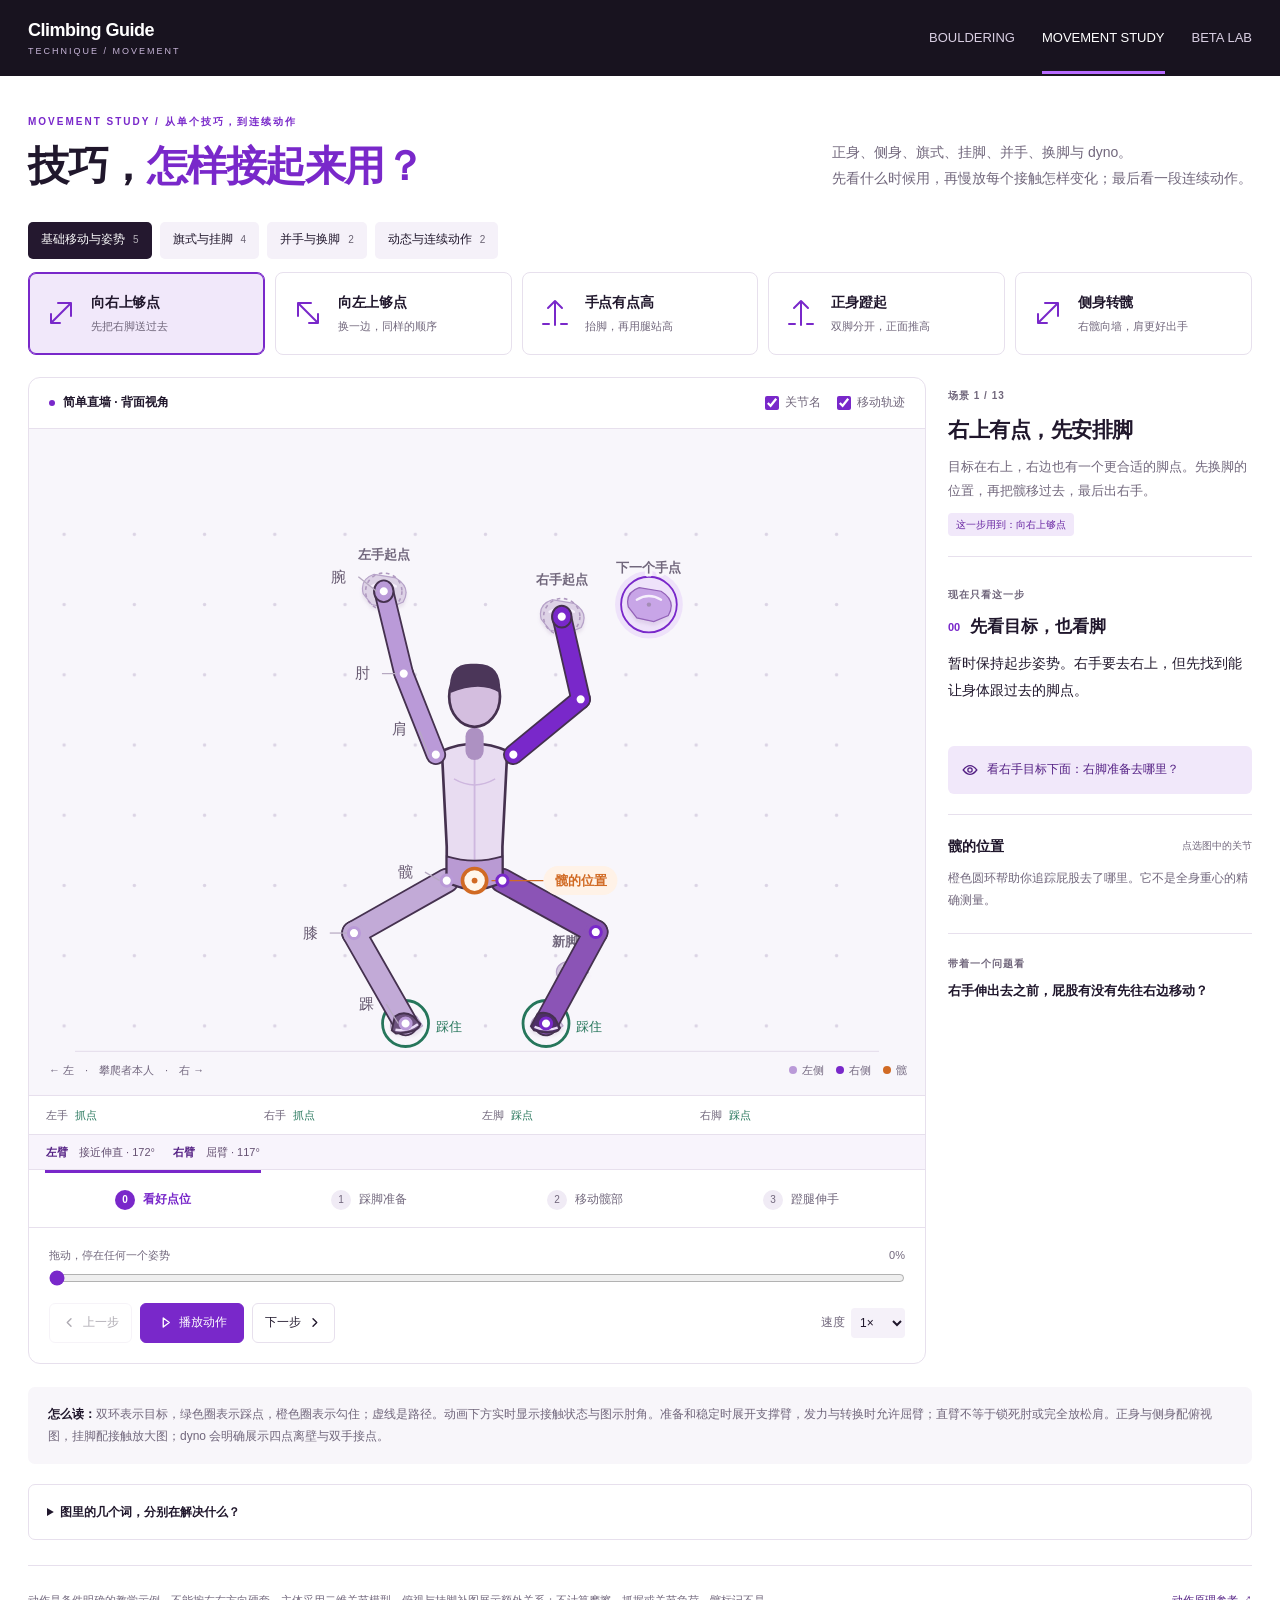
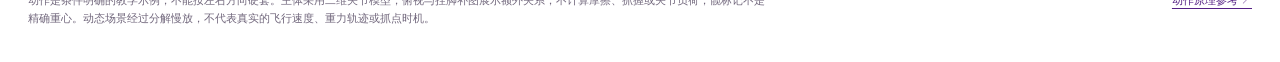
==== commit 865f97d9: "Simplify navigation to three consistent study sections" ====
--- a/movement-lab.html
+++ b/movement-lab.html
@@ -8,22 +8,24 @@
 <title>动作串联 · Climbing Guide</title>
 <style>
 :root{--ink:#20172c;--muted:#71677c;--purple:#7928ca;--deep:#542084;--pale:#f1e8fa;--line:#e7e0ed;--wall:#f8f6fb;--left:#ba9ad8;--right:#7928ca;--hip:#d16a24;--foot:#26765b;--paper:#fff}
-*{box-sizing:border-box}body{margin:0;background:#fff;color:var(--ink);font-family:-apple-system,BlinkMacSystemFont,"PingFang SC","Microsoft YaHei",sans-serif;line-height:1.65}button,input,select{font:inherit}button,a,input,select{-webkit-tap-highlight-color:transparent}button{cursor:pointer}button:disabled{cursor:default;opacity:.36}a{color:var(--deep);text-underline-offset:4px}button:focus-visible,a:focus-visible,input:focus-visible,select:focus-visible{outline:3px solid #b77ae9;outline-offset:4px}button{color:inherit}button svg{pointer-events:none}::selection{background:#dec5f3}h1,h2,h3,p{margin:0}.topbar{height:76px;background:#18131f;color:#fff;display:flex;align-items:center;justify-content:space-between;padding:0 max(28px,calc((100vw - 1280px)/2));gap:20px}.brand{color:#fff;text-decoration:none;font-size:18px;font-weight:800;line-height:1.25;letter-spacing:-.5px}.brand small{display:block;font-size:9px;font-weight:500;letter-spacing:2px;color:#c8b6d9;margin-top:5px}.toplinks{display:flex;gap:27px;align-items:center;font-size:13px}.toplinks a{color:#d9cfe3;text-decoration:none}.toplinks a[aria-current]{color:#fff;position:relative}.toplinks a[aria-current]:after{content:"";position:absolute;height:3px;bottom:-25px;left:0;right:0;background:#b76aff}
+*{box-sizing:border-box}body{margin:0;background:#fff;color:var(--ink);font-family:-apple-system,BlinkMacSystemFont,"PingFang SC","Microsoft YaHei",sans-serif;line-height:1.65}button,input,select{font:inherit}button,a,input,select{-webkit-tap-highlight-color:transparent}button{cursor:pointer}button:disabled{cursor:default;opacity:.36}a{color:var(--deep);text-underline-offset:4px}button:focus-visible,a:focus-visible,input:focus-visible,select:focus-visible{outline:3px solid #b77ae9;outline-offset:4px}button{color:inherit}button svg{pointer-events:none}::selection{background:#dec5f3}h1,h2,h3,p{margin:0}.topbar{height:76px;background:#18131f;color:#fff;display:flex;align-items:center;justify-content:space-between;padding:0 max(28px,calc((100vw - 1280px)/2));gap:20px}.brand{color:#fff;text-decoration:none;font-size:18px;font-weight:800;line-height:1.25;letter-spacing:-.5px}.brand small{display:block;font-size:9px;font-weight:500;letter-spacing:2px;color:#c8b6d9;margin-top:5px}.toplinks{display:flex;gap:27px;align-items:center;font-size:13px}.toplinks a{color:#d9cfe3;text-decoration:none;white-space:nowrap}.toplinks a[aria-current]{color:#fff;position:relative}.toplinks a[aria-current]:after{content:"";position:absolute;height:3px;bottom:-25px;left:0;right:0;background:#b76aff}
 main{max-width:1336px;margin:auto;padding:38px 28px 0}.intro{display:flex;align-items:flex-end;justify-content:space-between;gap:32px;margin-bottom:28px}.eyebrow{font-size:10px;color:var(--purple);font-weight:750;letter-spacing:2px;margin-bottom:8px}.intro h1{font-size:clamp(27px,3.2vw,42px);line-height:1.35;font-weight:800;letter-spacing:-1.5px}.intro h1 em{font-style:normal;color:var(--purple)}.intro p{color:var(--muted);font-size:14px;line-height:1.8;max-width:390px;margin-bottom:3px}.scene-picker{display:grid;grid-template-columns:repeat(5,minmax(0,1fr));gap:10px;margin-bottom:22px}.scene-button{display:flex;align-items:center;text-align:left;gap:13px;background:#fff;border:1px solid var(--line);padding:16px 15px;border-radius:8px;min-height:83px;transition:background .15s,border-color .15s}.scene-button:hover{background:#faf7fd;border-color:#b898d3}.scene-button[aria-pressed=true]{background:var(--pale);border-color:var(--purple);box-shadow:inset 0 0 0 1px var(--purple)}.scene-icon{width:34px;height:34px;flex:none;stroke:var(--purple);fill:none;stroke-width:2;stroke-linecap:round;stroke-linejoin:round}.scene-button strong{display:block;font-size:14px;letter-spacing:-.25px}.scene-button small{display:block;font-size:11px;color:var(--muted);margin-top:3px}.workspace{display:grid;grid-template-columns:minmax(0,1fr) 304px;gap:22px;align-items:start}.viewer{min-width:0;border:1px solid var(--line);border-radius:12px;overflow:hidden;background:#fff}.view-toolbar{display:flex;align-items:center;justify-content:space-between;padding:15px 20px;border-bottom:1px solid var(--line);gap:16px;font-size:12px;flex-wrap:wrap}.view-label{font-weight:650;display:flex;align-items:center;gap:8px}.view-label:before{content:"";width:6px;height:6px;border-radius:50%;background:var(--purple)}.toggles{display:flex;gap:16px;align-items:center;color:var(--muted)}.toggles label{display:flex;gap:6px;align-items:center;cursor:pointer}.toggles input{accent-color:var(--purple);width:14px;height:14px;margin:0}.stage{background:var(--wall);position:relative}.stage>svg{display:block;width:100%;height:auto;aspect-ratio:740/550;touch-action:pan-y}.stage svg text{font-family:-apple-system,BlinkMacSystemFont,"PingFang SC","Microsoft YaHei",sans-serif}.stage svg .joint{cursor:pointer;outline:none}.stage svg .joint:hover .joint-hit,.stage svg .joint:focus-visible .joint-hit{fill:#d2a8f4;fill-opacity:.35;stroke:#7928ca;stroke-width:2}.orientation{position:absolute;left:20px;bottom:15px;color:#746980;font-size:11px;pointer-events:none}.legend{position:absolute;right:18px;bottom:15px;display:flex;align-items:center;gap:12px;font-size:11px;color:#746980;pointer-events:none}.legend span{display:flex;align-items:center;gap:5px}.legend i{width:8px;height:8px;border-radius:50%;background:var(--left)}.legend .right-key{background:var(--right)}.legend .hip-key{background:var(--hip)}.phase-nav{display:grid;grid-template-columns:repeat(4,1fr);border-top:1px solid var(--line);padding:0 16px}.phase-button{border:0;border-top:3px solid transparent;background:#fff;position:relative;display:flex;align-items:center;justify-content:center;gap:8px;min-height:57px;font-size:13px;padding:8px 5px;color:var(--muted)}.phase-button[aria-current=step]{border-top-color:var(--purple);color:var(--purple);font-weight:700}.phase-button .phase-dot{font-size:10px;font-variant-numeric:tabular-nums;display:grid;place-items:center;width:20px;height:20px;border-radius:50%;background:#f0ebf5}.phase-button[aria-current=step] .phase-dot{color:#fff;background:var(--purple)}.playback{padding:18px 20px 20px;border-top:1px solid var(--line)}.scrub-head{display:flex;justify-content:space-between;font-size:11px;color:var(--muted);margin-bottom:3px}.scrub-head output{font-variant-numeric:tabular-nums}.scrub{display:block;width:100%;height:22px;margin:0 0 14px;accent-color:var(--purple);cursor:pointer}.control-row{display:flex;justify-content:space-between;align-items:center;gap:10px}.transport{display:flex;gap:8px}.control{border:1px solid var(--line);background:#fff;border-radius:6px;min-height:40px;display:flex;align-items:center;justify-content:center;gap:6px;padding:8px 12px;font-size:12px;white-space:nowrap}.control:hover{background:var(--pale)}.control.primary{background:var(--purple);color:#fff;border-color:var(--purple);min-width:104px}.control.primary:hover{background:var(--deep)}.control svg{width:15px;height:15px;fill:none;stroke:currentColor;stroke-width:1.8;stroke-linecap:round;stroke-linejoin:round}.speed{display:flex;gap:6px;align-items:center;color:var(--muted);font-size:12px}.speed select{border:0;background:#f5f1f9;border-radius:4px;padding:7px 5px;color:var(--ink);font-size:12px;cursor:pointer}.coach{min-width:0}.scene-brief{padding:4px 0 20px;border-bottom:1px solid var(--line)}.section-tag{font-size:10px;color:var(--muted);letter-spacing:1px;font-weight:650}.scene-brief h2{font-size:21px;line-height:1.45;margin:8px 0 9px;letter-spacing:-.5px}.scene-brief p{font-size:13px;color:var(--muted);line-height:1.85}.focus-panel{padding:23px 0 20px;border-bottom:1px solid var(--line)}.step-title{display:flex;align-items:center;gap:8px;font-size:17px;line-height:1.5;margin:8px 0 10px}.step-number{font-size:11px;font-variant-numeric:tabular-nums;font-weight:600;color:var(--purple);padding-right:2px}.step-copy{font-size:14px;line-height:1.9;min-height:80px}.watch-cue{margin-top:16px;display:flex;gap:9px;align-items:flex-start;background:var(--pale);padding:13px 14px;border-radius:6px;color:var(--deep);font-size:12px;line-height:1.8}.watch-cue svg{flex:none;margin-top:3px;width:16px;height:16px;stroke:currentColor;fill:none;stroke-width:1.6}.body-detail{padding:20px 0;border-bottom:1px solid var(--line)}.joint-heading{display:flex;justify-content:space-between;align-items:center;margin-bottom:9px}.joint-heading strong{font-size:14px;font-weight:650}.joint-heading span{color:var(--muted);font-size:10px}.joint-copy{font-size:12px;color:var(--muted);line-height:1.85;min-height:46px}.one-question{padding:20px 0 0;font-size:13px;line-height:1.9}.one-question .section-tag{display:block;margin-bottom:6px}.one-question b{font-weight:650}.reading-note{margin-top:23px;padding:17px 20px;background:#f8f6fa;border-radius:7px;color:var(--muted);font-size:12px;line-height:1.8}.reading-note strong{font-weight:650;color:var(--ink)}.bottom{display:flex;justify-content:space-between;align-items:flex-start;gap:24px;padding:25px 0 34px;margin-top:25px;border-top:1px solid var(--line);font-size:11px;color:var(--muted)}.bottom p{max-width:740px}.bottom a{white-space:nowrap}.noscript{padding:28px;background:#f1e8fa;margin-bottom:24px}.svg-desc{font-size:12px;fill:#71677c}.hold-text{font-size:11px;font-weight:600;fill:#71677c;paint-order:stroke;stroke:#f8f6fb;stroke-width:5;stroke-linejoin:round}.joint-label{font-size:12px;fill:#665970;paint-order:stroke;stroke:#f8f6fb;stroke-width:5;stroke-linejoin:round}.joint-label-line{stroke:#b6a9c1;stroke-width:1;fill:none}.joint-detail-tag{fill:#fff;stroke:#e1d4eb;stroke-width:1}.cue-text{font-size:12px;font-weight:650;fill:#542084}.support-text{font-size:11px;fill:#26765b}.motion-path{fill:none;stroke:#7928ca;stroke-width:2;stroke-dasharray:4 5;opacity:.55}
 @media(min-width:1450px){main{padding-top:44px}.intro{margin-bottom:32px}}
 @media(max-width:1100px){.workspace{grid-template-columns:minmax(0,1fr) 260px;gap:18px}.scene-button{padding:13px 10px;gap:8px}.scene-icon{width:27px}.scene-button strong{font-size:12px}.scene-button small{font-size:10px}.step-copy{font-size:13px}.legend{gap:7px;right:12px}.orientation{left:12px}.view-toolbar{padding:13px 15px}.toggles{gap:10px}}
 @media(max-width:820px){.topbar{height:66px;padding:0 20px}.toplinks{gap:18px;font-size:12px}.toplinks a[aria-current]:after{bottom:-21px}.brand{font-size:16px}.brand small{font-size:8px;letter-spacing:1.3px}main{padding:28px 18px 0}.intro{display:block;margin-bottom:23px}.intro h1{font-size:32px}.intro p{margin-top:13px;max-width:none;font-size:13px}.scene-picker{display:flex;overflow-x:auto;gap:8px;padding:2px 1px 9px;margin-bottom:12px;scroll-snap-type:x proximity}.scene-button{min-width:174px;flex:none;scroll-snap-align:start;padding:12px 13px;min-height:70px}.scene-button strong{font-size:13px}.scene-button small{font-size:10px}.workspace{grid-template-columns:minmax(0,1fr)}.coach{display:grid;grid-template-columns:1fr 1fr;gap:0 25px}.scene-brief{grid-column:1/-1;padding:4px 0 17px}.scene-brief h2{font-size:20px;margin:4px 0 6px}.focus-panel{padding-top:17px}.step-copy{min-height:70px}.body-detail{padding-top:17px}.one-question{grid-column:1/-1;padding-top:16px}.reading-note{margin-top:18px}.bottom{margin-top:22px}.orientation,.legend{font-size:10px}.legend{gap:9px}.stage>svg{max-height:560px}.scene-brief p{max-width:630px}}
-@media(max-width:480px){main{padding:23px 13px 0}.topbar{padding:0 15px}.toplinks{gap:16px}.toplinks a:first-child{display:none}.intro h1{font-size:28px;letter-spacing:-1px}.eyebrow{font-size:9px}.intro p{font-size:12px}.scene-picker{margin-right:-13px}.scene-button{min-width:165px}.view-toolbar{padding:12px;gap:10px;font-size:11px}.toggles{gap:10px;font-size:10px}.toggles input{width:12px;height:12px}.stage>svg{aspect-ratio:740/600}.legend{bottom:10px;right:10px;gap:6px;font-size:9px}.orientation{font-size:9px;left:10px;bottom:10px}.legend i{width:6px;height:6px}.phase-nav{padding:0 7px}.phase-button{font-size:11px;gap:5px;min-height:51px}.phase-button .phase-dot{width:17px;height:17px;font-size:9px}.playback{padding:13px 12px 15px}.control{padding:8px;min-height:40px;font-size:11px;gap:3px}.control.primary{min-width:88px}.transport{gap:6px}.speed{font-size:10px;gap:2px}.speed select{font-size:10px;padding:7px 2px}.coach{grid-template-columns:1fr}.focus-panel{padding-top:17px}.step-copy{min-height:0}.body-detail{padding-top:16px}.joint-copy{min-height:0}.one-question{padding-top:16px}.bottom{display:block;line-height:1.9}.bottom a{display:inline-block;margin-top:10px}.reading-note{padding:14px;font-size:11px}.scene-brief p{font-size:12px}.stage svg .joint-label{font-size:15px}.stage svg .hold-text,.stage svg .cue-text{font-size:14px}}
+@media(max-width:480px){main{padding:23px 13px 0}.topbar{padding:0 15px}.toplinks{gap:16px}.intro h1{font-size:28px;letter-spacing:-1px}.eyebrow{font-size:9px}.intro p{font-size:12px}.scene-picker{margin-right:-13px}.scene-button{min-width:165px}.view-toolbar{padding:12px;gap:10px;font-size:11px}.toggles{gap:10px;font-size:10px}.toggles input{width:12px;height:12px}.stage>svg{aspect-ratio:740/600}.legend{bottom:10px;right:10px;gap:6px;font-size:9px}.orientation{font-size:9px;left:10px;bottom:10px}.legend i{width:6px;height:6px}.phase-nav{padding:0 7px}.phase-button{font-size:11px;gap:5px;min-height:51px}.phase-button .phase-dot{width:17px;height:17px;font-size:9px}.playback{padding:13px 12px 15px}.control{padding:8px;min-height:40px;font-size:11px;gap:3px}.control.primary{min-width:88px}.transport{gap:6px}.speed{font-size:10px;gap:2px}.speed select{font-size:10px;padding:7px 2px}.coach{grid-template-columns:1fr}.focus-panel{padding-top:17px}.step-copy{min-height:0}.body-detail{padding-top:16px}.joint-copy{min-height:0}.one-question{padding-top:16px}.bottom{display:block;line-height:1.9}.bottom a{display:inline-block;margin-top:10px}.reading-note{padding:14px;font-size:11px}.scene-brief p{font-size:12px}.stage svg .joint-label{font-size:15px}.stage svg .hold-text,.stage svg .cue-text{font-size:14px}}
 @media(prefers-reduced-motion:reduce){*{scroll-behavior:auto!important;transition:none!important}}
 .category-picker{display:flex;gap:8px;flex-wrap:wrap;margin-bottom:13px}.category-button{border:0;background:#f5f1f9;padding:8px 13px;border-radius:5px;font-size:12px;display:flex;align-items:center;gap:8px;min-height:37px}.category-button small{font-size:10px;opacity:.65}.category-button[aria-pressed=true]{background:#24182f;color:#fff}.scene-button[hidden]{display:none}.scene-picker{grid-template-columns:repeat(5,minmax(0,1fr))}.phase-nav{display:flex;overflow-x:auto;position:relative}.phase-button{flex:1 0 100px;font-size:12px;white-space:nowrap}.contact-status{display:grid;grid-template-columns:repeat(4,minmax(0,1fr));border-top:1px solid var(--line);background:#fff;padding:10px 17px;gap:10px}.contact-chip{display:flex;gap:7px;align-items:center;font-size:11px;white-space:nowrap}.contact-chip b{font-weight:550;color:#71677c}.contact-chip span{color:#26765b}.contact-chip[data-state=free] span{color:#8b7d95}.contact-chip[data-state=heel] span,.contact-chip[data-state=toe] span{color:#a2531b}.tech-label{display:inline-block;font-size:10px;line-height:1.5;border-radius:4px;background:#f1e8fa;color:#6825a2;padding:4px 8px;margin-top:10px}.view-label{max-width:65%}.intro p{max-width:480px}.reading-note a{font-size:inherit}.tech-explainer{margin:20px 0 0;padding:16px 18px;border:1px solid var(--line);border-radius:7px;font-size:12px;line-height:1.85}.tech-explainer summary{cursor:pointer;font-size:12px;font-weight:650}.tech-explainer p{margin-top:10px;color:var(--muted)}
 .inset-mobile{display:none}
 .arm-status{display:flex;gap:18px;flex-wrap:wrap;padding:8px 17px;background:#f8f4fc;color:#655172;font-size:11px;border-top:1px solid var(--line)}.arm-status strong{color:#542084;font-weight:650}.arm-status span{white-space:nowrap}
 @media(max-width:820px){.scene-picker{display:flex}.category-picker{gap:6px}.category-button{padding:7px 10px;font-size:11px}.view-label{max-width:none}.contact-status{padding:9px 13px}.contact-chip{font-size:10px;gap:5px}.phase-button{flex-basis:104px}}
 @media(max-width:480px){.category-picker{gap:5px}.category-button{font-size:10px;padding:7px 8px;gap:5px;min-height:34px}.contact-status{padding:10px 10px;gap:5px;grid-template-columns:repeat(2,minmax(0,1fr))}.contact-chip{font-size:10px}.phase-button{font-size:11px}.view-toolbar{align-items:flex-start}.view-label{width:100%}.stage>svg{aspect-ratio:370/550;max-height:none}.intro p{font-size:12px}#inset{display:none}.inset-mobile:not([hidden]){display:flex;justify-content:center;padding:12px;background:#f8f6fb;border-top:1px solid var(--line)}}
+@media(max-width:740px){.topbar{height:auto;align-items:flex-start;flex-direction:column;padding:17px 20px;gap:12px}.toplinks{gap:14px;font-size:12px}.toplinks a[aria-current]:after{bottom:-6px}}
+@media(max-width:390px){.topbar{padding:16px 18px 13px}.toplinks{gap:17px;font-size:11px}}
 </style>
 </head>
 <body>
-<header class="topbar"><a class="brand" href="index.html">Climbing Guide<small>TECHNIQUE / MOVEMENT</small></a><nav class="toplinks" aria-label="页面导航"><a href="index.html">原理教程 ↗</a><a href="route-lab.html">摆点实验室</a><a href="movement-lab.html" aria-current="page">动作串联</a></nav></header>
+<header class="topbar"><a class="brand" href="index.html">Climbing Guide<small>TECHNIQUE / MOVEMENT</small></a><nav class="toplinks" aria-label="页面导航"><a href="index.html">BOULDERING</a><a href="movement-lab.html" aria-current="page">MOVEMENT STUDY</a><a href="route-lab.html">BETA LAB</a></nav></header>
 <main>
 <section class="intro"><div><div class="eyebrow">MOVEMENT STUDY / 从单个技巧，到连续动作</div><h1>技巧，<em>怎样接起来用？</em></h1></div><p>正身、侧身、旗式、挂脚、并手、换脚与 dyno。<br>先看什么时候用，再慢放每个接触怎样变化；最后看一段连续动作。</p></section>
 <noscript><p class="noscript">请启用 JavaScript 以播放关节动画。本页不需要联网。</p></noscript>
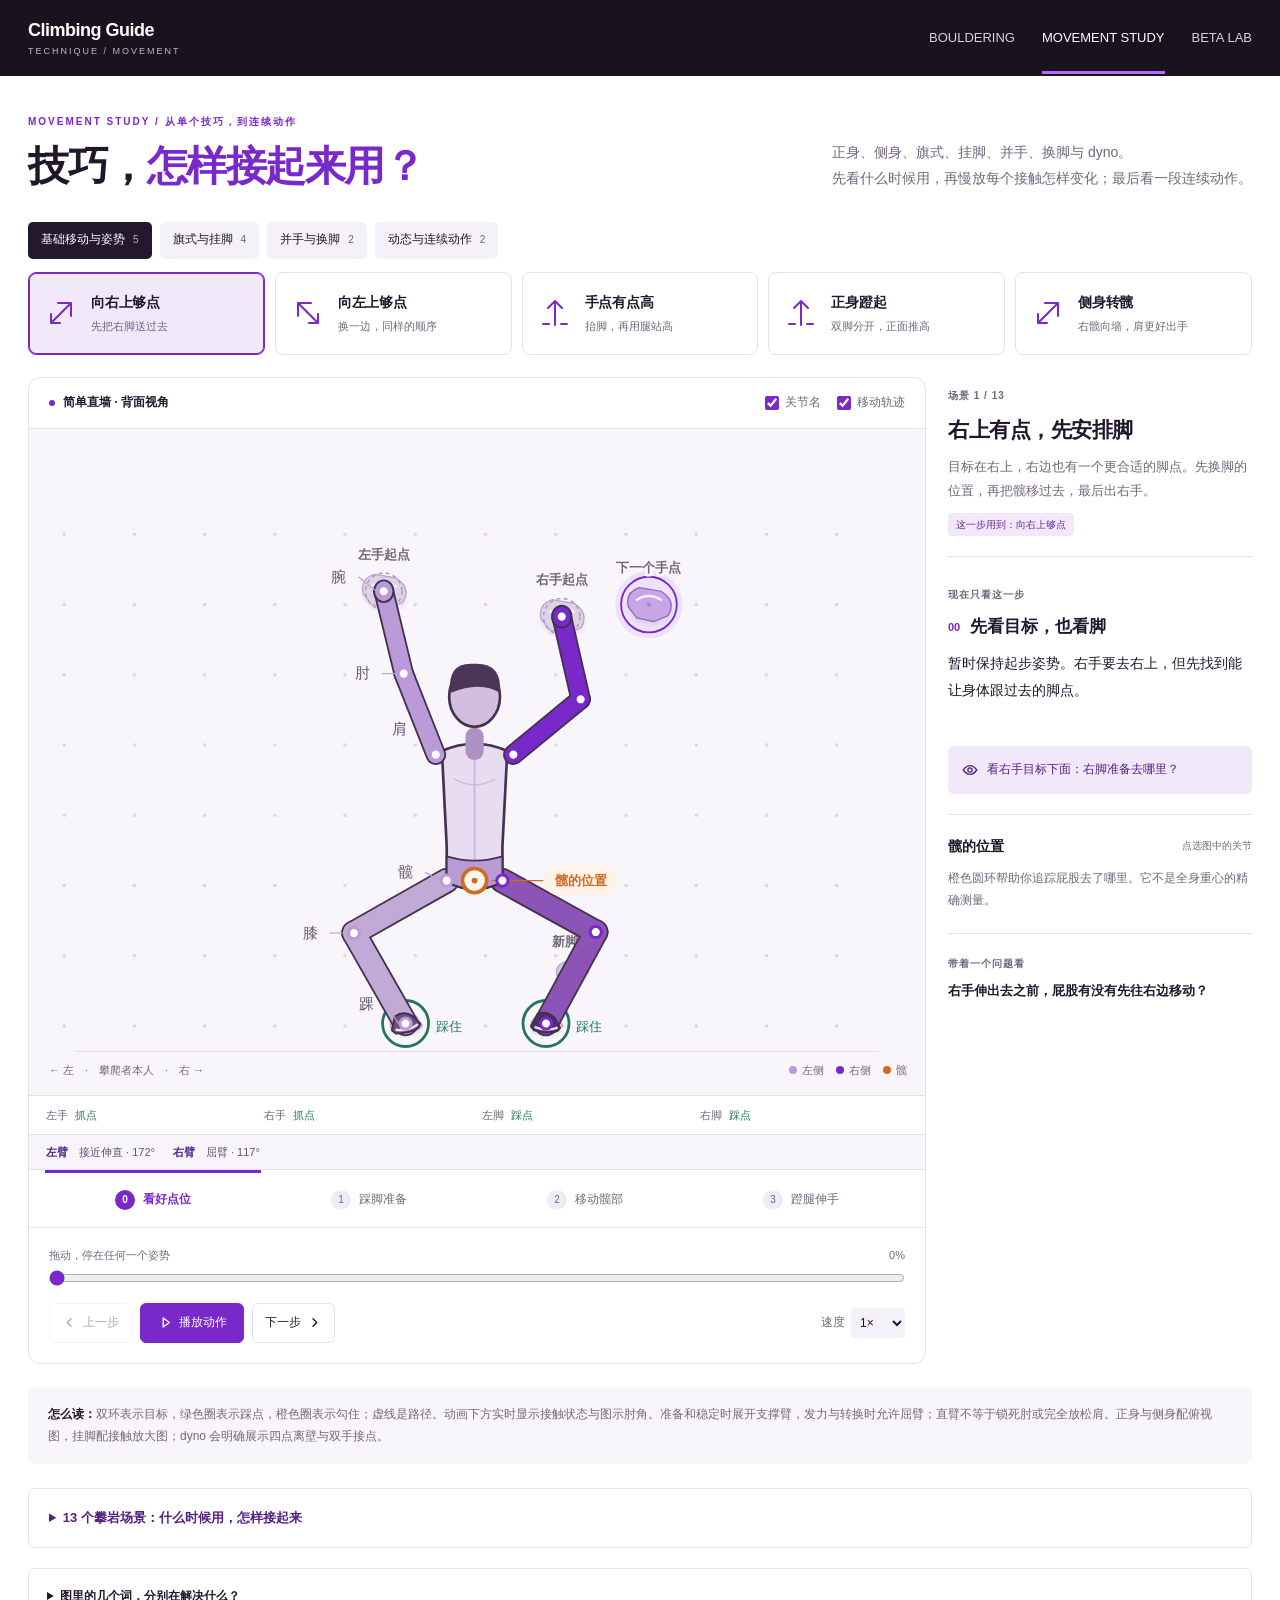
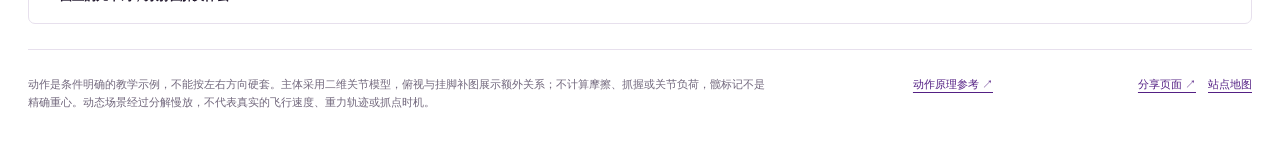
==== commit cdf0d6b2: "Improve crawlable content, page metadata and sharing previews" ====
--- a/movement-lab.html
+++ b/movement-lab.html
@@ -4,8 +4,8 @@
 <meta charset="utf-8">
 <meta name="viewport" content="width=device-width,initial-scale=1">
 <meta name="theme-color" content="#7928ca">
-<meta name="description" content="用十三个 SVG 关节动画场景，看懂正身、侧身、旗式、挂脚、并手、换脚和 dyno 怎样串联。可暂停、分步与慢放。">
-<title>动作串联 · Climbing Guide</title>
+<meta name="description" content="13 个可暂停、慢放的攀岩关节动画，演示正身、侧身、外旗、背旗、脚跟勾、脚尖勾、并手、换脚和 Dyno。观察直臂支撑、脚点与髋部怎样配合。">
+<title>攀岩动作动画：旗式、挂脚、换脚与 Dyno｜Movement Study</title>
 <style>
 :root{--ink:#20172c;--muted:#71677c;--purple:#7928ca;--deep:#542084;--pale:#f1e8fa;--line:#e7e0ed;--wall:#f8f6fb;--left:#ba9ad8;--right:#7928ca;--hip:#d16a24;--foot:#26765b;--paper:#fff}
 *{box-sizing:border-box}body{margin:0;background:#fff;color:var(--ink);font-family:-apple-system,BlinkMacSystemFont,"PingFang SC","Microsoft YaHei",sans-serif;line-height:1.65}button,input,select{font:inherit}button,a,input,select{-webkit-tap-highlight-color:transparent}button{cursor:pointer}button:disabled{cursor:default;opacity:.36}a{color:var(--deep);text-underline-offset:4px}button:focus-visible,a:focus-visible,input:focus-visible,select:focus-visible{outline:3px solid #b77ae9;outline-offset:4px}button{color:inherit}button svg{pointer-events:none}::selection{background:#dec5f3}h1,h2,h3,p{margin:0}.topbar{height:76px;background:#18131f;color:#fff;display:flex;align-items:center;justify-content:space-between;padding:0 max(28px,calc((100vw - 1280px)/2));gap:20px}.brand{color:#fff;text-decoration:none;font-size:18px;font-weight:800;line-height:1.25;letter-spacing:-.5px}.brand small{display:block;font-size:9px;font-weight:500;letter-spacing:2px;color:#c8b6d9;margin-top:5px}.toplinks{display:flex;gap:27px;align-items:center;font-size:13px}.toplinks a{color:#d9cfe3;text-decoration:none;white-space:nowrap}.toplinks a[aria-current]{color:#fff;position:relative}.toplinks a[aria-current]:after{content:"";position:absolute;height:3px;bottom:-25px;left:0;right:0;background:#b76aff}
@@ -22,7 +22,80 @@
 @media(max-width:480px){.category-picker{gap:5px}.category-button{font-size:10px;padding:7px 8px;gap:5px;min-height:34px}.contact-status{padding:10px 10px;gap:5px;grid-template-columns:repeat(2,minmax(0,1fr))}.contact-chip{font-size:10px}.phase-button{font-size:11px}.view-toolbar{align-items:flex-start}.view-label{width:100%}.stage>svg{aspect-ratio:370/550;max-height:none}.intro p{font-size:12px}#inset{display:none}.inset-mobile:not([hidden]){display:flex;justify-content:center;padding:12px;background:#f8f6fb;border-top:1px solid var(--line)}}
 @media(max-width:740px){.topbar{height:auto;align-items:flex-start;flex-direction:column;padding:17px 20px;gap:12px}.toplinks{gap:14px;font-size:12px}.toplinks a[aria-current]:after{bottom:-6px}}
 @media(max-width:390px){.topbar{padding:16px 18px 13px}.toplinks{gap:17px;font-size:11px}}
+.scene-directory{margin-top:24px;padding:18px 20px;border:1px solid var(--line);border-radius:7px;font-size:13px}.scene-directory summary{cursor:pointer;font-weight:650;color:var(--deep)}.scene-directory>p{margin-top:12px;color:var(--muted)}.scene-directory-grid{display:grid;grid-template-columns:1fr 1fr;gap:20px 30px;margin-top:20px}.scene-directory h3{font-size:14px;margin-bottom:7px}.scene-directory p{color:var(--muted);line-height:1.8}.scene-order{margin-top:8px;font-size:11px}.page-share{display:flex;gap:12px;align-items:center;flex-wrap:wrap}.page-share button{font:inherit;color:var(--deep);background:none;border:0;padding:0;text-decoration:underline;text-underline-offset:4px}.page-share [role="status"]:empty{display:none}@media(max-width:600px){.scene-directory-grid{grid-template-columns:1fr}.bottom{flex-wrap:wrap}}
 </style>
+<link rel="canonical" href="https://scott1743.github.io/climbing-guide/movement-lab.html">
+<link rel="sitemap" type="application/xml" href="sitemap.xml">
+<meta name="robots" content="index,follow,max-image-preview:large">
+<meta property="og:type" content="website">
+<meta property="og:site_name" content="Climbing Guide">
+<meta property="og:locale" content="zh_CN">
+<meta property="og:title" content="攀岩动作动画：旗式、挂脚、换脚与 Dyno｜Movement Study">
+<meta property="og:description" content="13 个可暂停、慢放的攀岩关节动画，演示正身、侧身、外旗、背旗、脚跟勾、脚尖勾、并手、换脚和 Dyno。观察直臂支撑、脚点与髋部怎样配合。">
+<meta property="og:url" content="https://scott1743.github.io/climbing-guide/movement-lab.html">
+<meta property="og:image" content="https://scott1743.github.io/climbing-guide/assets/share-cover.png">
+<meta property="og:image:type" content="image/png">
+<meta property="og:image:width" content="1200">
+<meta property="og:image:height" content="630">
+<meta property="og:image:alt" content="Climbing Guide：把攀岩动作看明白，紫色关节人物展示长臂支撑">
+<meta name="twitter:card" content="summary_large_image">
+<meta name="twitter:title" content="攀岩动作动画：旗式、挂脚、换脚与 Dyno｜Movement Study">
+<meta name="twitter:description" content="13 个可暂停、慢放的攀岩关节动画，演示正身、侧身、外旗、背旗、脚跟勾、脚尖勾、并手、换脚和 Dyno。观察直臂支撑、脚点与髋部怎样配合。">
+<meta name="twitter:image" content="https://scott1743.github.io/climbing-guide/assets/share-cover.png">
+<meta name="twitter:image:alt" content="Climbing Guide 攀岩动作图解与线路实验室">
+<link rel="icon" type="image/svg+xml" href="favicon.svg">
+<script type="application/ld+json">
+{
+  "@context": "https://schema.org",
+  "@graph": [
+    {
+      "@type": "WebSite",
+      "@id": "https://scott1743.github.io/climbing-guide/#website",
+      "url": "https://scott1743.github.io/climbing-guide/",
+      "name": "Climbing Guide",
+      "inLanguage": "zh-CN"
+    },
+    {
+      "@type": "WebPage",
+      "@id": "https://scott1743.github.io/climbing-guide/movement-lab.html#webpage",
+      "url": "https://scott1743.github.io/climbing-guide/movement-lab.html",
+      "name": "攀岩动作动画：旗式、挂脚、换脚与 Dyno｜Movement Study",
+      "description": "13 个可暂停、慢放的攀岩关节动画，演示正身、侧身、外旗、背旗、脚跟勾、脚尖勾、并手、换脚和 Dyno。观察直臂支撑、脚点与髋部怎样配合。",
+      "inLanguage": "zh-CN",
+      "isPartOf": {
+        "@id": "https://scott1743.github.io/climbing-guide/#website"
+      },
+      "primaryImageOfPage": {
+        "@type": "ImageObject",
+        "url": "https://scott1743.github.io/climbing-guide/assets/share-cover.png",
+        "width": 1200,
+        "height": 630
+      },
+      "mainEntity": {
+        "@id": "https://scott1743.github.io/climbing-guide/movement-lab.html#learning"
+      }
+    },
+    {
+      "@type": "LearningResource",
+      "@id": "https://scott1743.github.io/climbing-guide/movement-lab.html#learning",
+      "url": "https://scott1743.github.io/climbing-guide/movement-lab.html",
+      "name": "攀岩动作动画：旗式、挂脚、换脚与 Dyno｜Movement Study",
+      "description": "13 个可暂停、慢放的攀岩关节动画，演示正身、侧身、外旗、背旗、脚跟勾、脚尖勾、并手、换脚和 Dyno。观察直臂支撑、脚点与髋部怎样配合。",
+      "inLanguage": "zh-CN",
+      "educationalLevel": "Beginner",
+      "isAccessibleForFree": true,
+      "learningResourceType": "互动图解",
+      "teaches": [
+        "正身与侧身",
+        "外旗与背旗",
+        "脚跟勾与脚尖勾",
+        "换脚与并手",
+        "Dyno 的动作顺序"
+      ]
+    }
+  ]
+}
+</script>
 </head>
 <body>
 <header class="topbar"><a class="brand" href="index.html">Climbing Guide<small>TECHNIQUE / MOVEMENT</small></a><nav class="toplinks" aria-label="页面导航"><a href="index.html">BOULDERING</a><a href="movement-lab.html" aria-current="page">MOVEMENT STUDY</a><a href="route-lab.html">BETA LAB</a></nav></header>
@@ -49,8 +122,21 @@
 </aside>
 </div>
 <p class="reading-note"><strong>怎么读：</strong>双环表示目标，绿色圈表示踩点，橙色圈表示勾住；虚线是路径。动画下方实时显示接触状态与图示肘角。准备和稳定时展开支撑臂，发力与转换时允许屈臂；直臂不等于锁死肘或完全放松肩。正身与侧身配俯视图，挂脚配接触放大图；dyno 会明确展示四点离壁与双手接点。</p>
+<!-- scene-directory --><details class="scene-directory"><summary>13 个攀岩场景：什么时候用，怎样接起来</summary><p>先读场景条件，再点名称观看动画。左右方向只是一个条件，还要结合脚点、身体位置和下一次出手。</p><div class="scene-directory-grid"><article><h3><a href="#right" data-open-scene="right">向右上够点</a></h3><p>目标在右上，右边也有一个更合适的脚点。先换脚的位置，再把髋移过去，最后出右手。</p><p class="scene-order">看好点位 → 踩脚准备 → 移动髋部 → 蹬腿伸手</p></article>
+<article><h3><a href="#left" data-open-scene="left">向左上够点</a></h3><p>这组点位与第一个场景左右对称。先放好左脚，再把髋移向左边，最后出左手。</p><p class="scene-order">看好点位 → 踩脚准备 → 移动髋部 → 蹬腿伸手</p></article>
+<article><h3><a href="#high" data-open-scene="high">手点有点高</a></h3><p>目标主要在上方。先找到较高的脚点，再把身体移到能推起的位置；站起时，另一只脚可以离开低脚点。</p><p class="scene-order">看好点位 → 踩脚准备 → 移动髋部 → 蹬腿伸手</p></article>
+<article><h3><a href="#balance" data-open-scene="balance">外旗</a></h3><p>右脚有可用支撑，左脚没有合适的新点。左腿向左侧伸出，配合髋的位置调整，再尝试移动右手。</p><p class="scene-order">看好点位 → 踩脚准备 → 移动髋部 → 蹬腿伸手</p></article>
+<article><h3><a href="#swap" data-open-scene="swap">换脚</a></h3><p>中间是一个足够大的脚点。先把左脚换过去接替支撑，腾出右脚去踩右侧点，然后再移动身体。</p><p class="scene-order">看好点位 → 踩脚准备 → 移动髋部 → 蹬腿伸手</p></article>
+<article><h3><a href="#square" data-open-scene="square">正身蹬起</a></h3><p>两侧都有合适的脚点，目标主要在上方。胸与髋大致正对墙，先站起，再移动右手；不必每一步都强行转髋。</p><p class="scene-order">看点位 → 踩稳两脚 → 正身站起 → 右手接点</p></article>
+<article><h3><a href="#turn" data-open-scene="turn">侧身转髋</a></h3><p>脚点允许身体转动时，可以让一侧髋靠近墙，改变肩的位置和出手方向。主体是沿墙投影，转动请同时看左上俯视图。</p><p class="scene-order">起步 → 右脚找位 → 转右髋 → 右手出手</p></article>
+<article><h3><a href="#backflag" data-open-scene="backflag">背旗</a></h3><p>左手与左脚保留连接，右手准备向右出。右腿从左腿后方穿过，帮助把身体安排到支撑附近；和外旗的走向不同。</p><p class="scene-order">辨认支撑 → 右腿后穿 → 髋找位置 → 右手出手</p></article>
+<article><h3><a href="#heel" data-open-scene="heel">脚跟勾</a></h3><p>左侧凸点提供脚跟接触面。抬起左脚，脚跟放到点上并主动拉住，让髋靠近左侧，再出左手；它不是普通的脚尖踩点。</p><p class="scene-order">找可勾的点 → 放好脚跟 → 主动勾拉 → 左手出手</p></article>
+<article><h3><a href="#toe" data-open-scene="toe">脚尖勾</a></h3><p>在有合适下缘的点或体积上，用脚背靠近脚尖的胶面勾住。左脚形成拉的连接，配合右脚踩点，让右手有机会移动。</p><p class="scene-order">看下缘 → 放入脚尖 → 保持勾拉 → 右手接点</p></article>
+<article><h3><a href="#match" data-open-scene="match">并手</a></h3><p>右边的大手点有足够位置容纳两手。左手跟到右手所在点，再让右手继续往右出；并手是在重新分配下一次出手。</p><p class="scene-order">读点位 → 安排脚 → 身体靠近 → 左手并入 → 右手再出</p></article>
+<article><h3><a href="#dyno" data-open-scene="dyno">Dyno 动态跳</a></h3><p>双手 dyno 的手臂姿态会改变：下沉准备时展开，蹬起时屈曲配合，远点接点时伸长，再经过屈臂缓冲回到长臂。肩始终保持主动控制。</p><p class="scene-order">预备 → 展开手臂 → 蹬起 → 腾空 → 长臂接点 → 屈臂缓冲 → 恢复长臂</p></article>
+<article><h3><a href="#combo" data-open-scene="combo">连续动作串联</a></h3><p>同一组连续点位：先换脚让右脚去右侧，再用外旗辅助左手并到大点，最后继续出右手。每个技巧都在为下一次移动服务。</p><p class="scene-order">读线 → 换脚 → 右脚踩点 → 外旗 → 移髋 → 并手 → 再出手</p></article></div></details><!-- /scene-directory -->
 <details class="tech-explainer"><summary>图里的几个词，分别在解决什么？</summary><p><b>正身：</b>胸与髋大致正对墙，两腿可以参与推起。<b>侧身：</b>一侧髋转向墙，改变肩与目标的位置。<b>旗式：</b>自由腿调整身体分布，帮助处理失衡；它不一定要踩点。<b>脚跟勾 / 脚尖勾：</b>用脚跟或脚背前端与岩点形成拉的连接，和普通脚尖踩点不同。<b>并手：</b>两手先后占据同一大手点，重新安排下一只出手。<b>换脚：</b>一只脚接替另一只脚的位置。<b>Dyno：</b>借助蹬起和身体动量完成远距转移，本页展示四点离壁的一种。</p><p>动作说明参考：<a href="https://www.rei.com/learn/expert-advice/climbing-techniques.html" target="_blank" rel="noopener">REI 动作基础</a> · <a href="https://www.climbing.com/skills/how-to-heel-hook/" target="_blank" rel="noopener">脚跟勾教学</a> · <a href="https://www.climbing.com/skills/rock-climbing-technique-foot-toe-hooks-tips/" target="_blank" rel="noopener">脚尖勾教学</a>。动画为原创简化示意。</p></details>
-<footer class="bottom"><p>动作是条件明确的教学示例，不能按左右方向硬套。主体采用二维关节模型，俯视与挂脚补图展示额外关系；不计算摩擦、抓握或关节负荷，髋标记不是精确重心。动态场景经过分解慢放，不代表真实的飞行速度、重力轨迹或抓点时机。</p><a href="https://www.rei.com/learn/expert-advice/climbing-techniques.html" target="_blank" rel="noopener">动作原理参考 ↗</a></footer>
+<footer class="bottom"><p>动作是条件明确的教学示例，不能按左右方向硬套。主体采用二维关节模型，俯视与挂脚补图展示额外关系；不计算摩擦、抓握或关节负荷，髋标记不是精确重心。动态场景经过分解慢放，不代表真实的飞行速度、重力轨迹或抓点时机。</p><a href="https://www.rei.com/learn/expert-advice/climbing-techniques.html" target="_blank" rel="noopener">动作原理参考 ↗</a><div class="page-share"><button type="button" data-share-page hidden>分享页面 ↗</button><span role="status" aria-live="polite"></span><a href="sitemap.xml">站点地图</a></div></footer>
 </main>
 <script>
 (() => {
@@ -247,8 +333,11 @@
 $('joint-nodes').addEventListener('click',e=>{const b=e.target.closest('[data-joint]');if(b)selectJoint(b.dataset.joint);});$('joint-nodes').addEventListener('keydown',e=>{if(e.key==='Enter'||e.key===' '){const b=e.target.closest('[data-joint]');if(b){e.preventDefault();selectJoint(b.dataset.joint);}}});
 document.addEventListener('visibilitychange',()=>{if(document.hidden)pause();});
 createJoints();const insetGroup=document.createElementNS(svgNS,'g');insetGroup.id='inset';$('wall').appendChild(insetGroup);const smallScreen=window.matchMedia('(max-width:480px)');function syncStageView(){$('wall').setAttribute('viewBox',smallScreen.matches?'200 0 370 550':'0 0 740 550');}smallScreen.addEventListener('change',syncStageView);syncStageView();const initialScene=scenes.findIndex(s=>s.id===location.hash.slice(1));selectScene(Math.max(0,initialScene));
+window.addEventListener('hashchange',()=>{const i=scenes.findIndex(s=>s.id===location.hash.slice(1));if(i>=0&&i!==selected)selectScene(i);});
+document.querySelectorAll('[data-open-scene]').forEach(link=>link.addEventListener('click',e=>{e.preventDefault();const i=scenes.findIndex(s=>s.id===link.dataset.openScene);if(i>=0){selectScene(i);document.querySelector('.workspace').scrollIntoView({behavior:'auto',block:'start'});}}));
 window.MovementLab={scenes,poseAt,geometry,dist,getState:()=>({scene:scenes[selected].id,progress:q,playing,activeJoint}),selectScene,setProgress};
 })();
 </script>
+<script src="share.js" defer></script>
 </body>
 </html>
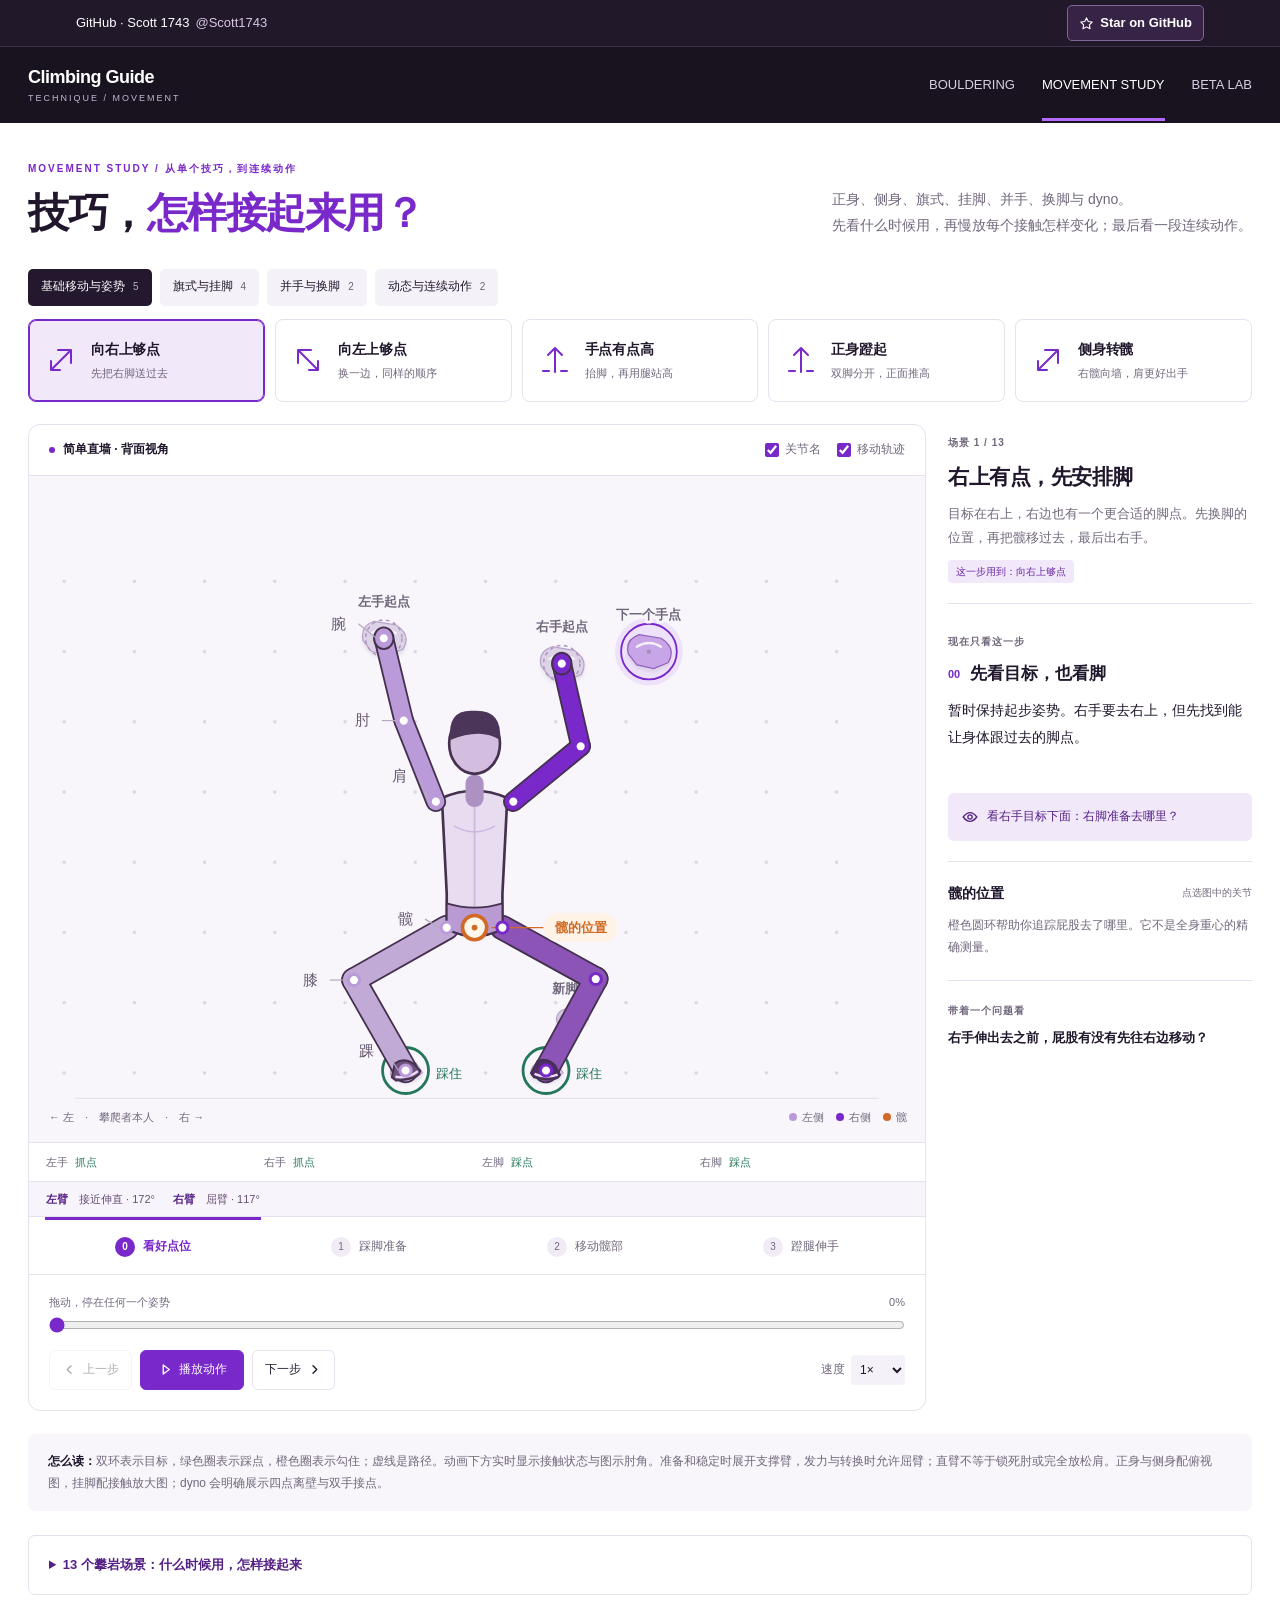
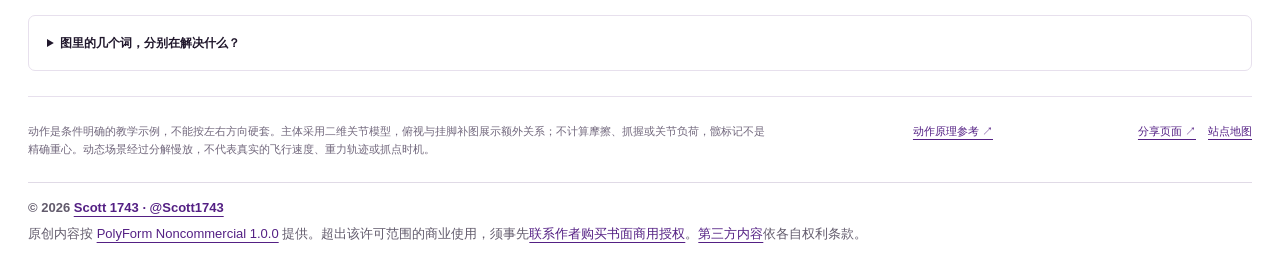
==== commit 5971c70c: "Require commercial licenses and credit the project author" ====
--- a/movement-lab.html
+++ b/movement-lab.html
@@ -96,8 +96,15 @@
   ]
 }
 </script>
+<link rel="stylesheet" href="project-credit.css">
 </head>
 <body>
+<div class="project-bar">
+  <div class="project-bar-inner">
+    <a class="project-owner" href="https://github.com/Scott1743">GitHub · Scott 1743 <span>@Scott1743</span></a>
+    <a class="project-star" href="https://github.com/Scott1743/climbing-guide" target="_blank" rel="noopener" aria-label="在 GitHub 上为 Climbing Guide 加星（新窗口）"><svg viewBox="0 0 24 24" width="15" height="15" fill="none" stroke="currentColor" stroke-width="1.8" stroke-linejoin="round" aria-hidden="true"><path d="m12 3 2.8 5.7 6.3.9-4.5 4.5 1 6.3L12 17.4l-5.6 3 1-6.3L3 9.6l6.2-.9L12 3Z"/></svg>Star on GitHub</a>
+  </div>
+</div>
 <header class="topbar"><a class="brand" href="index.html">Climbing Guide<small>TECHNIQUE / MOVEMENT</small></a><nav class="toplinks" aria-label="页面导航"><a href="index.html">BOULDERING</a><a href="movement-lab.html" aria-current="page">MOVEMENT STUDY</a><a href="route-lab.html">BETA LAB</a></nav></header>
 <main>
 <section class="intro"><div><div class="eyebrow">MOVEMENT STUDY / 从单个技巧，到连续动作</div><h1>技巧，<em>怎样接起来用？</em></h1></div><p>正身、侧身、旗式、挂脚、并手、换脚与 dyno。<br>先看什么时候用，再慢放每个接触怎样变化；最后看一段连续动作。</p></section>
@@ -136,7 +143,12 @@
 <article><h3><a href="#dyno" data-open-scene="dyno">Dyno 动态跳</a></h3><p>双手 dyno 的手臂姿态会改变：下沉准备时展开，蹬起时屈曲配合，远点接点时伸长，再经过屈臂缓冲回到长臂。肩始终保持主动控制。</p><p class="scene-order">预备 → 展开手臂 → 蹬起 → 腾空 → 长臂接点 → 屈臂缓冲 → 恢复长臂</p></article>
 <article><h3><a href="#combo" data-open-scene="combo">连续动作串联</a></h3><p>同一组连续点位：先换脚让右脚去右侧，再用外旗辅助左手并到大点，最后继续出右手。每个技巧都在为下一次移动服务。</p><p class="scene-order">读线 → 换脚 → 右脚踩点 → 外旗 → 移髋 → 并手 → 再出手</p></article></div></details><!-- /scene-directory -->
 <details class="tech-explainer"><summary>图里的几个词，分别在解决什么？</summary><p><b>正身：</b>胸与髋大致正对墙，两腿可以参与推起。<b>侧身：</b>一侧髋转向墙，改变肩与目标的位置。<b>旗式：</b>自由腿调整身体分布，帮助处理失衡；它不一定要踩点。<b>脚跟勾 / 脚尖勾：</b>用脚跟或脚背前端与岩点形成拉的连接，和普通脚尖踩点不同。<b>并手：</b>两手先后占据同一大手点，重新安排下一只出手。<b>换脚：</b>一只脚接替另一只脚的位置。<b>Dyno：</b>借助蹬起和身体动量完成远距转移，本页展示四点离壁的一种。</p><p>动作说明参考：<a href="https://www.rei.com/learn/expert-advice/climbing-techniques.html" target="_blank" rel="noopener">REI 动作基础</a> · <a href="https://www.climbing.com/skills/how-to-heel-hook/" target="_blank" rel="noopener">脚跟勾教学</a> · <a href="https://www.climbing.com/skills/rock-climbing-technique-foot-toe-hooks-tips/" target="_blank" rel="noopener">脚尖勾教学</a>。动画为原创简化示意。</p></details>
-<footer class="bottom"><p>动作是条件明确的教学示例，不能按左右方向硬套。主体采用二维关节模型，俯视与挂脚补图展示额外关系；不计算摩擦、抓握或关节负荷，髋标记不是精确重心。动态场景经过分解慢放，不代表真实的飞行速度、重力轨迹或抓点时机。</p><a href="https://www.rei.com/learn/expert-advice/climbing-techniques.html" target="_blank" rel="noopener">动作原理参考 ↗</a><div class="page-share"><button type="button" data-share-page hidden>分享页面 ↗</button><span role="status" aria-live="polite"></span><a href="sitemap.xml">站点地图</a></div></footer>
+<footer class="bottom project-footer"><p>动作是条件明确的教学示例，不能按左右方向硬套。主体采用二维关节模型，俯视与挂脚补图展示额外关系；不计算摩擦、抓握或关节负荷，髋标记不是精确重心。动态场景经过分解慢放，不代表真实的飞行速度、重力轨迹或抓点时机。</p><a href="https://www.rei.com/learn/expert-advice/climbing-techniques.html" target="_blank" rel="noopener">动作原理参考 ↗</a><div class="page-share"><button type="button" data-share-page hidden>分享页面 ↗</button><span role="status" aria-live="polite"></span><a href="sitemap.xml">站点地图</a></div>
+<div class="project-license">
+  <p class="project-credit">© 2026 <a href="https://github.com/Scott1743">Scott 1743 · @Scott1743</a></p>
+  <p>原创内容按 <a href="LICENSE">PolyForm Noncommercial 1.0.0</a> 提供。超出该许可范围的商业使用，须事先<a href="mailto:512981271@qq.com?subject=Climbing%20Guide%20Commercial%20License">联系作者购买书面商用授权</a>。<a href="THIRD_PARTY_NOTICES.md">第三方内容</a>依各自权利条款。</p>
+</div>
+</footer>
 </main>
 <script>
 (() => {
--- a/project-credit.css
+++ b/project-credit.css
@@ -0,0 +1,98 @@
+.project-bar {
+  background: #211829;
+  border-bottom: 1px solid #3e304a;
+  font-size: 13px;
+  line-height: 1.4;
+}
+
+.project-bar-inner {
+  max-width: 1200px;
+  margin: 0 auto;
+  padding: 5px 36px;
+  display: flex;
+  flex-wrap: wrap;
+  align-items: center;
+  justify-content: space-between;
+  gap: 4px 16px;
+}
+
+.project-bar a {
+  display: inline-flex;
+  align-items: center;
+  gap: 6px;
+  min-height: 36px;
+  color: #fff;
+  text-decoration: none;
+}
+
+.project-bar a:hover,
+.project-bar a:focus-visible {
+  color: #fff;
+}
+
+.project-owner:hover {
+  text-decoration: underline;
+}
+
+.project-owner span {
+  color: #d8c5e5;
+}
+
+.project-star {
+  padding: 0 11px;
+  border: 1px solid #80659a;
+  border-radius: 5px;
+  background: #362345;
+  font-weight: 700;
+}
+
+.project-star:hover {
+  background: #503166;
+}
+
+.project-footer {
+  flex-wrap: wrap;
+}
+
+footer .project-license {
+  flex: 0 0 100%;
+  padding-top: 14px;
+  border-top: 1px solid #e0dae6;
+  font-size: 13px;
+  line-height: 1.75;
+  font-weight: 400;
+  color: #625b6c;
+}
+
+footer .project-license p {
+  max-width: none;
+  margin: 0;
+}
+
+footer .project-license a {
+  display: inline;
+  margin: 0;
+  white-space: normal;
+  text-decoration: underline;
+}
+
+footer .project-license .project-credit {
+  margin-bottom: 3px;
+  font-weight: 700;
+}
+
+@media (max-width: 600px) {
+  .project-bar-inner {
+    padding-inline: 20px;
+  }
+
+  footer .project-license {
+    margin-top: 10px;
+  }
+}
+
+@media print {
+  .project-bar {
+    display: none;
+  }
+}
